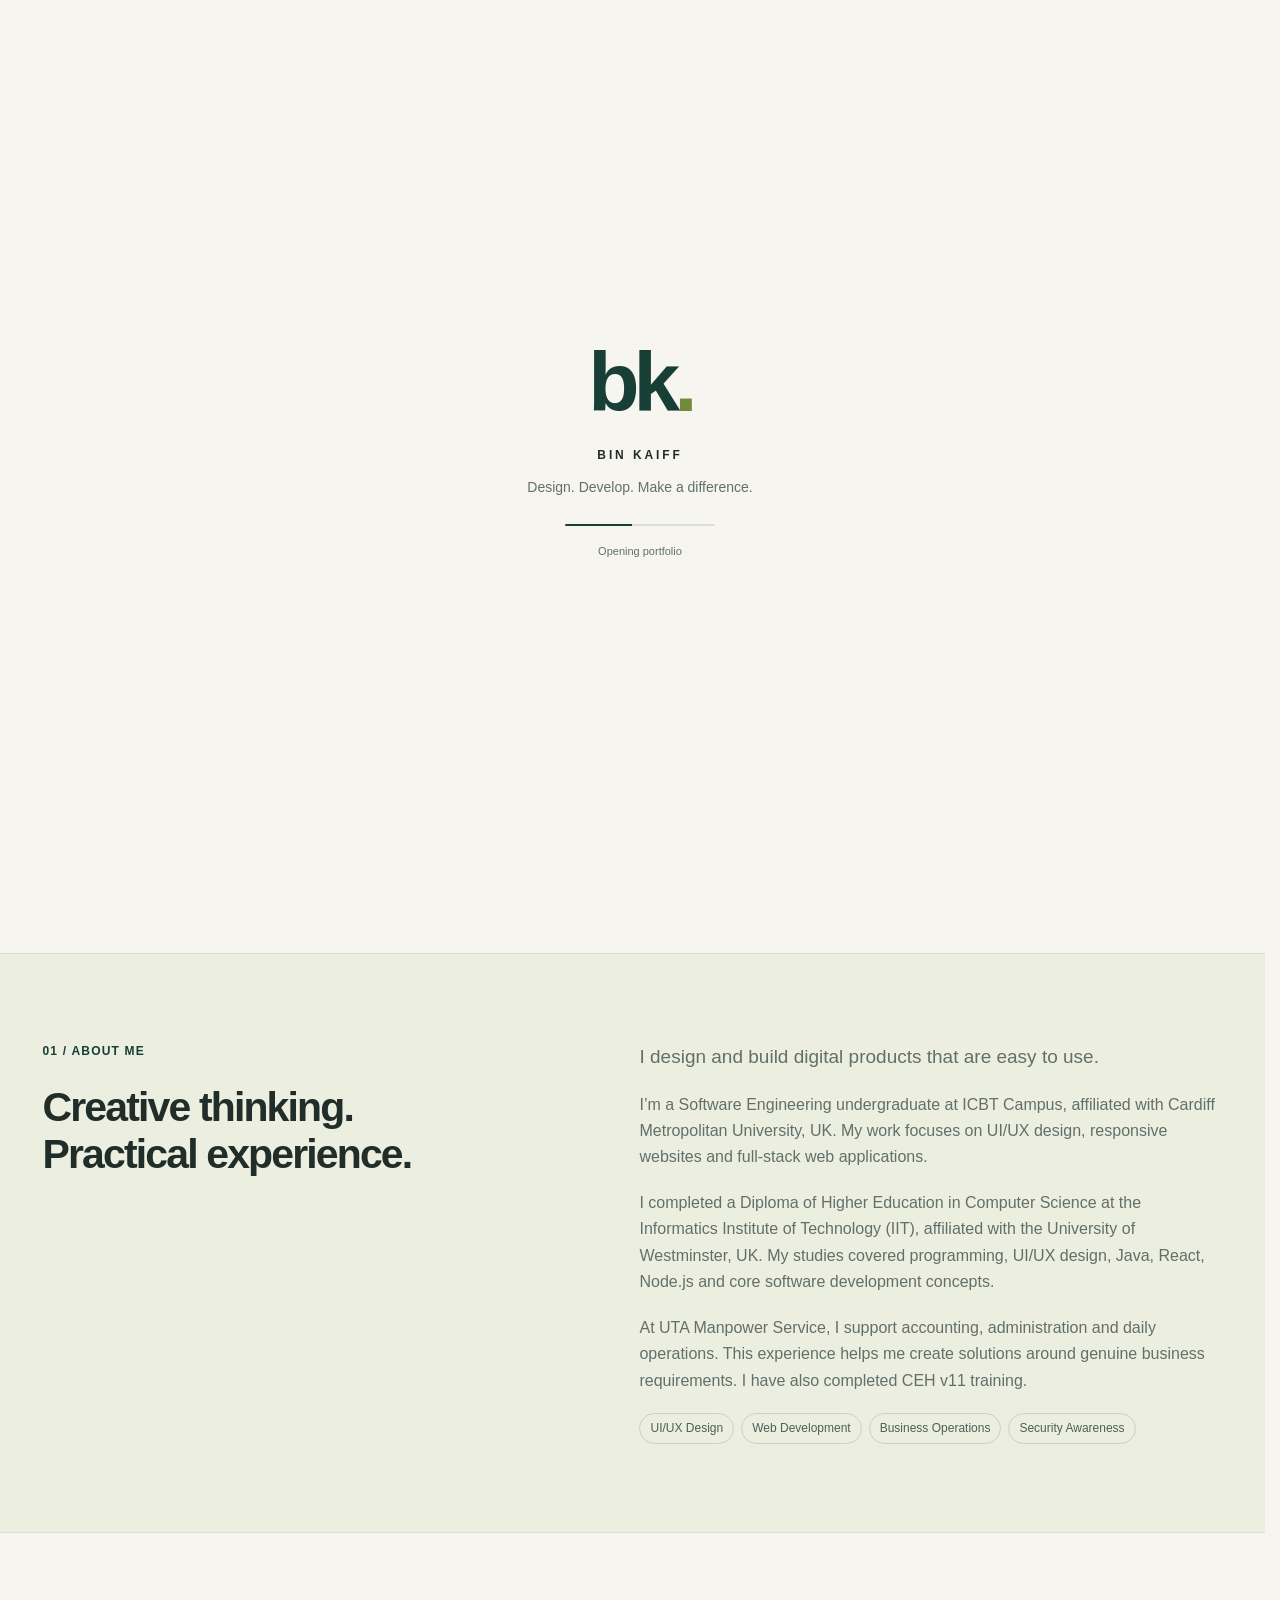
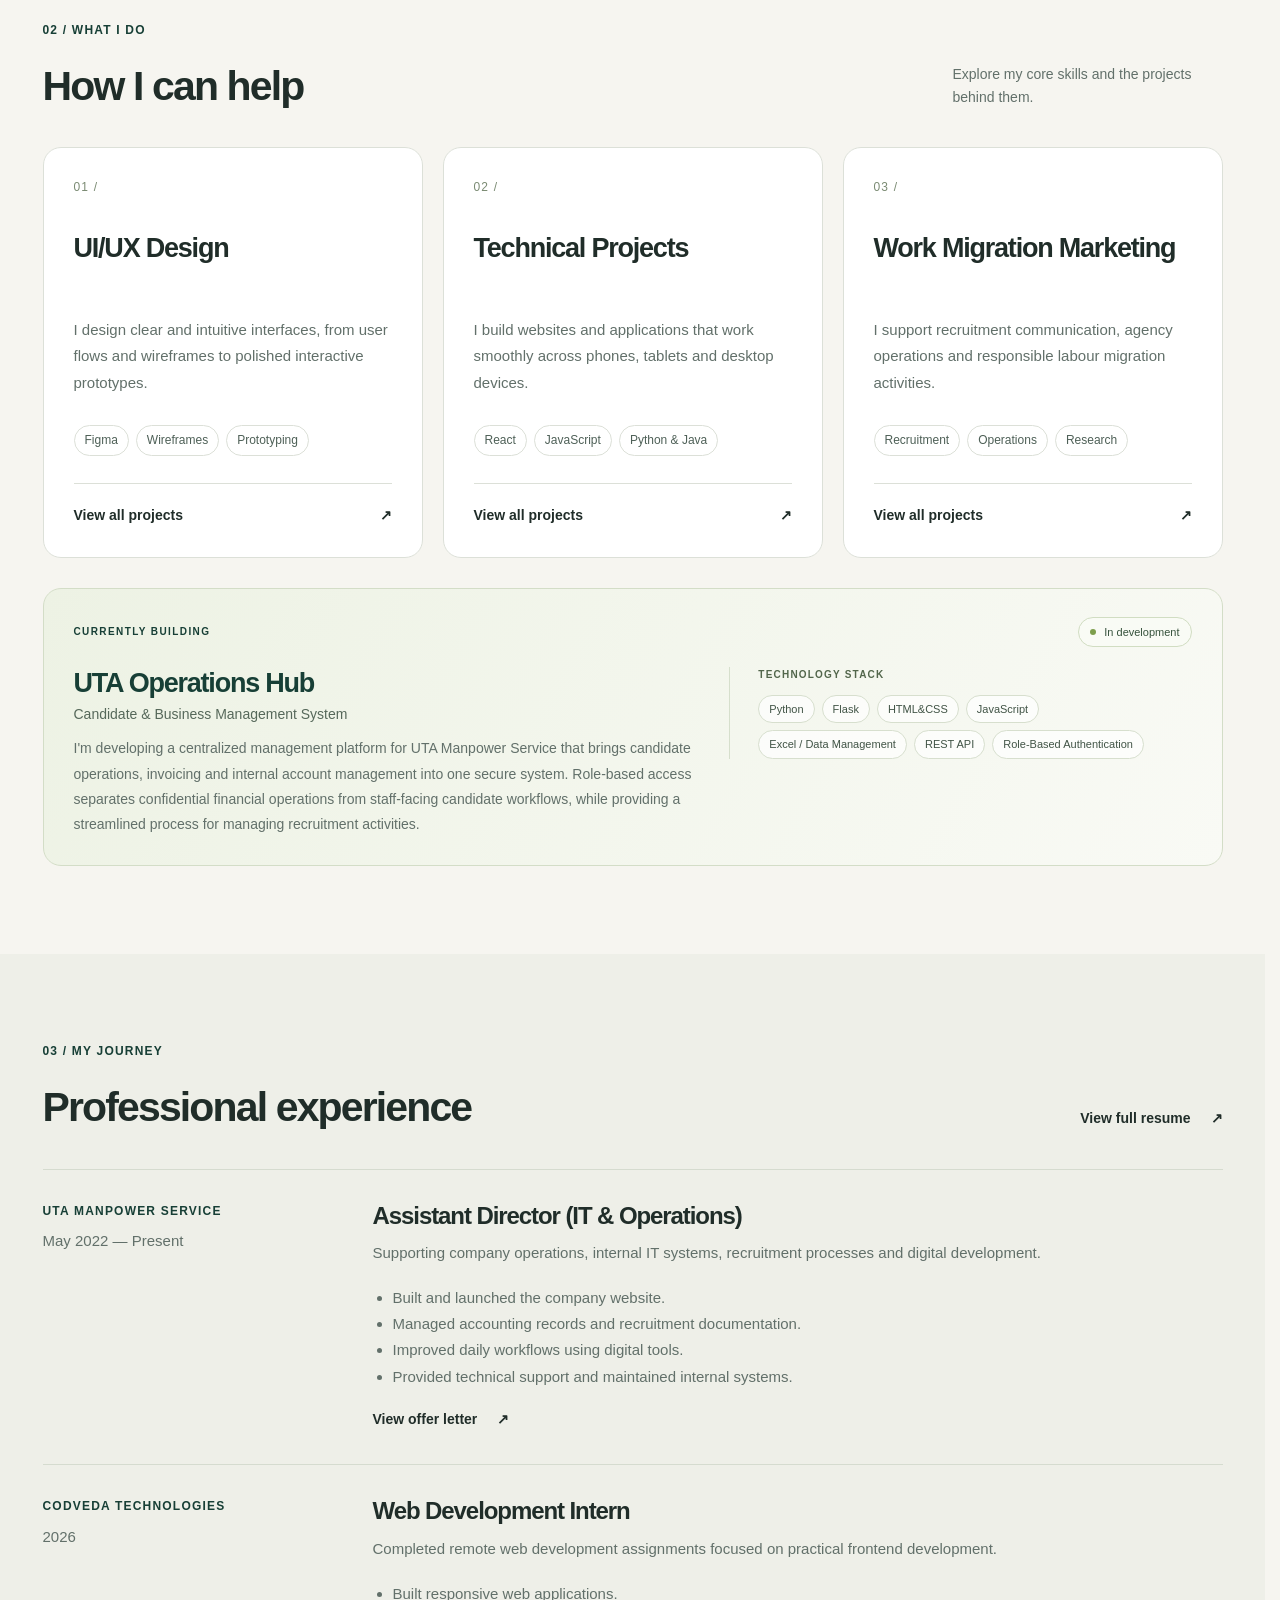
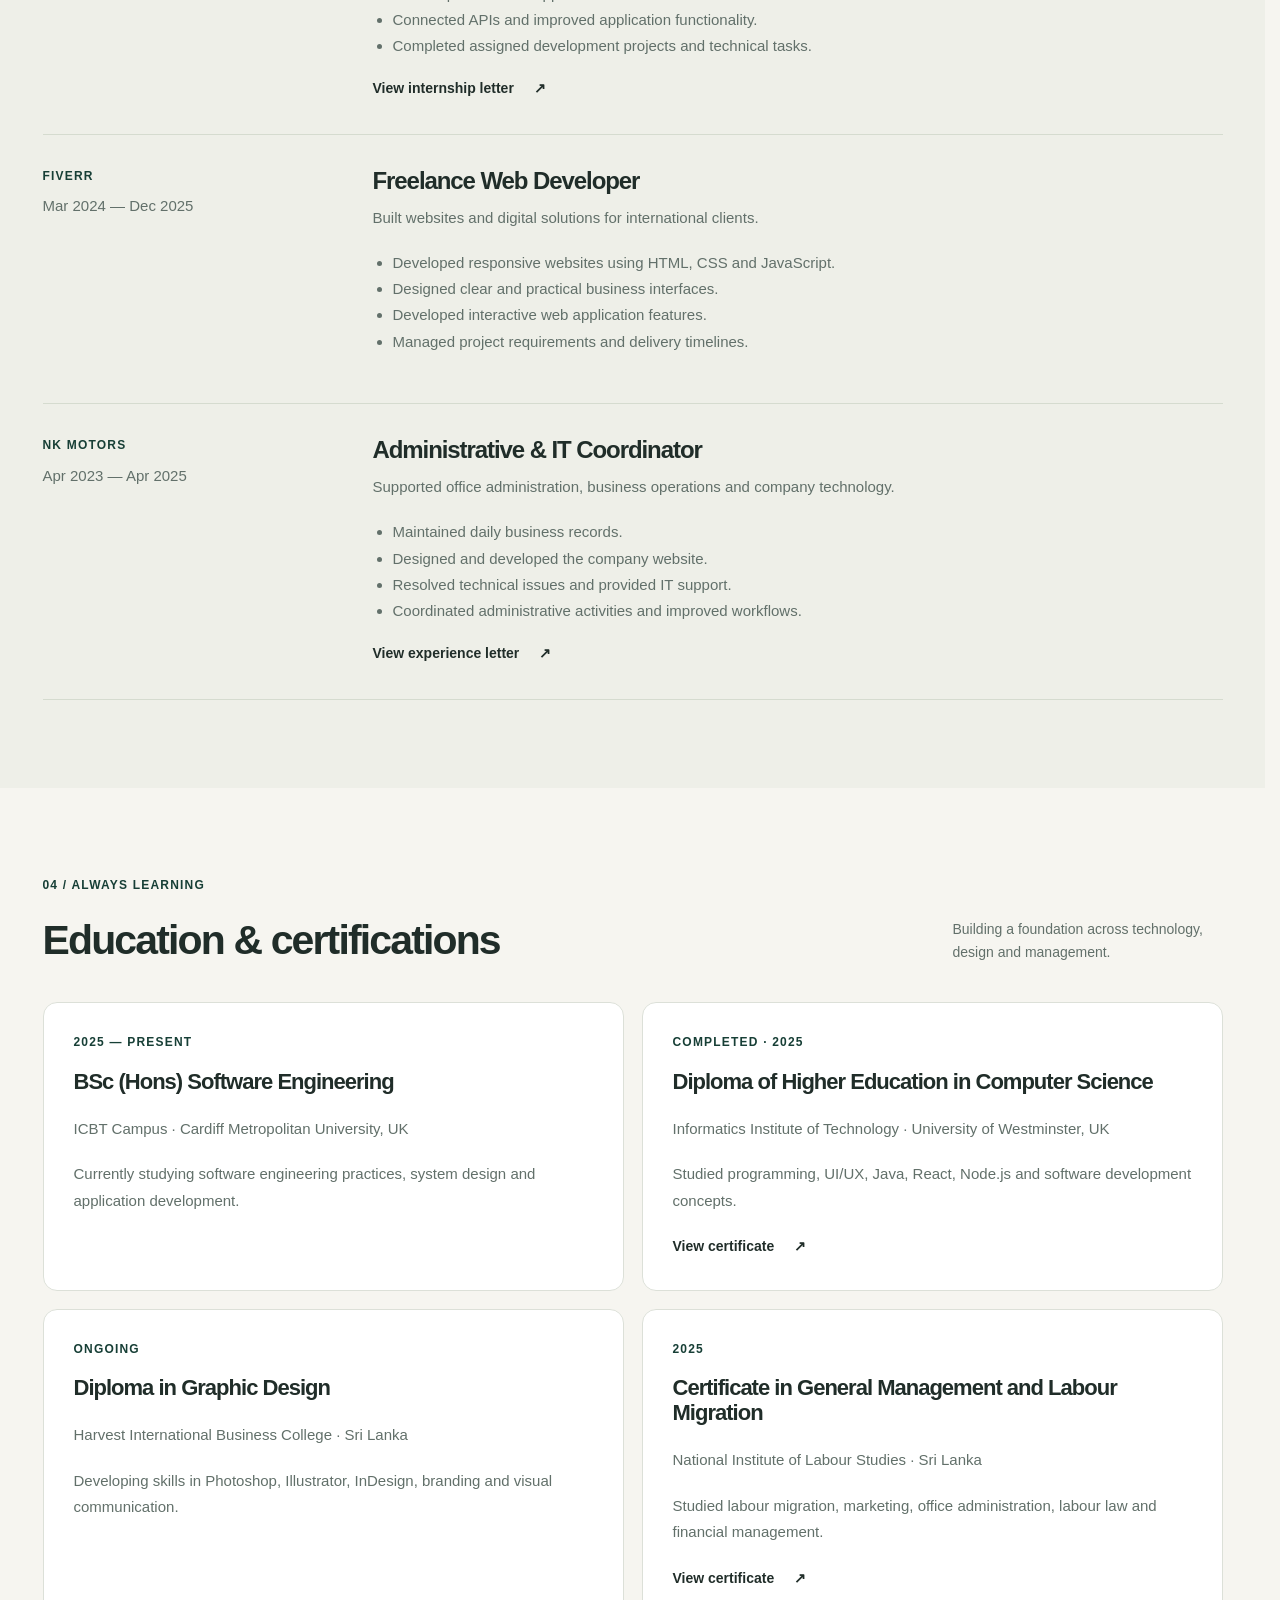
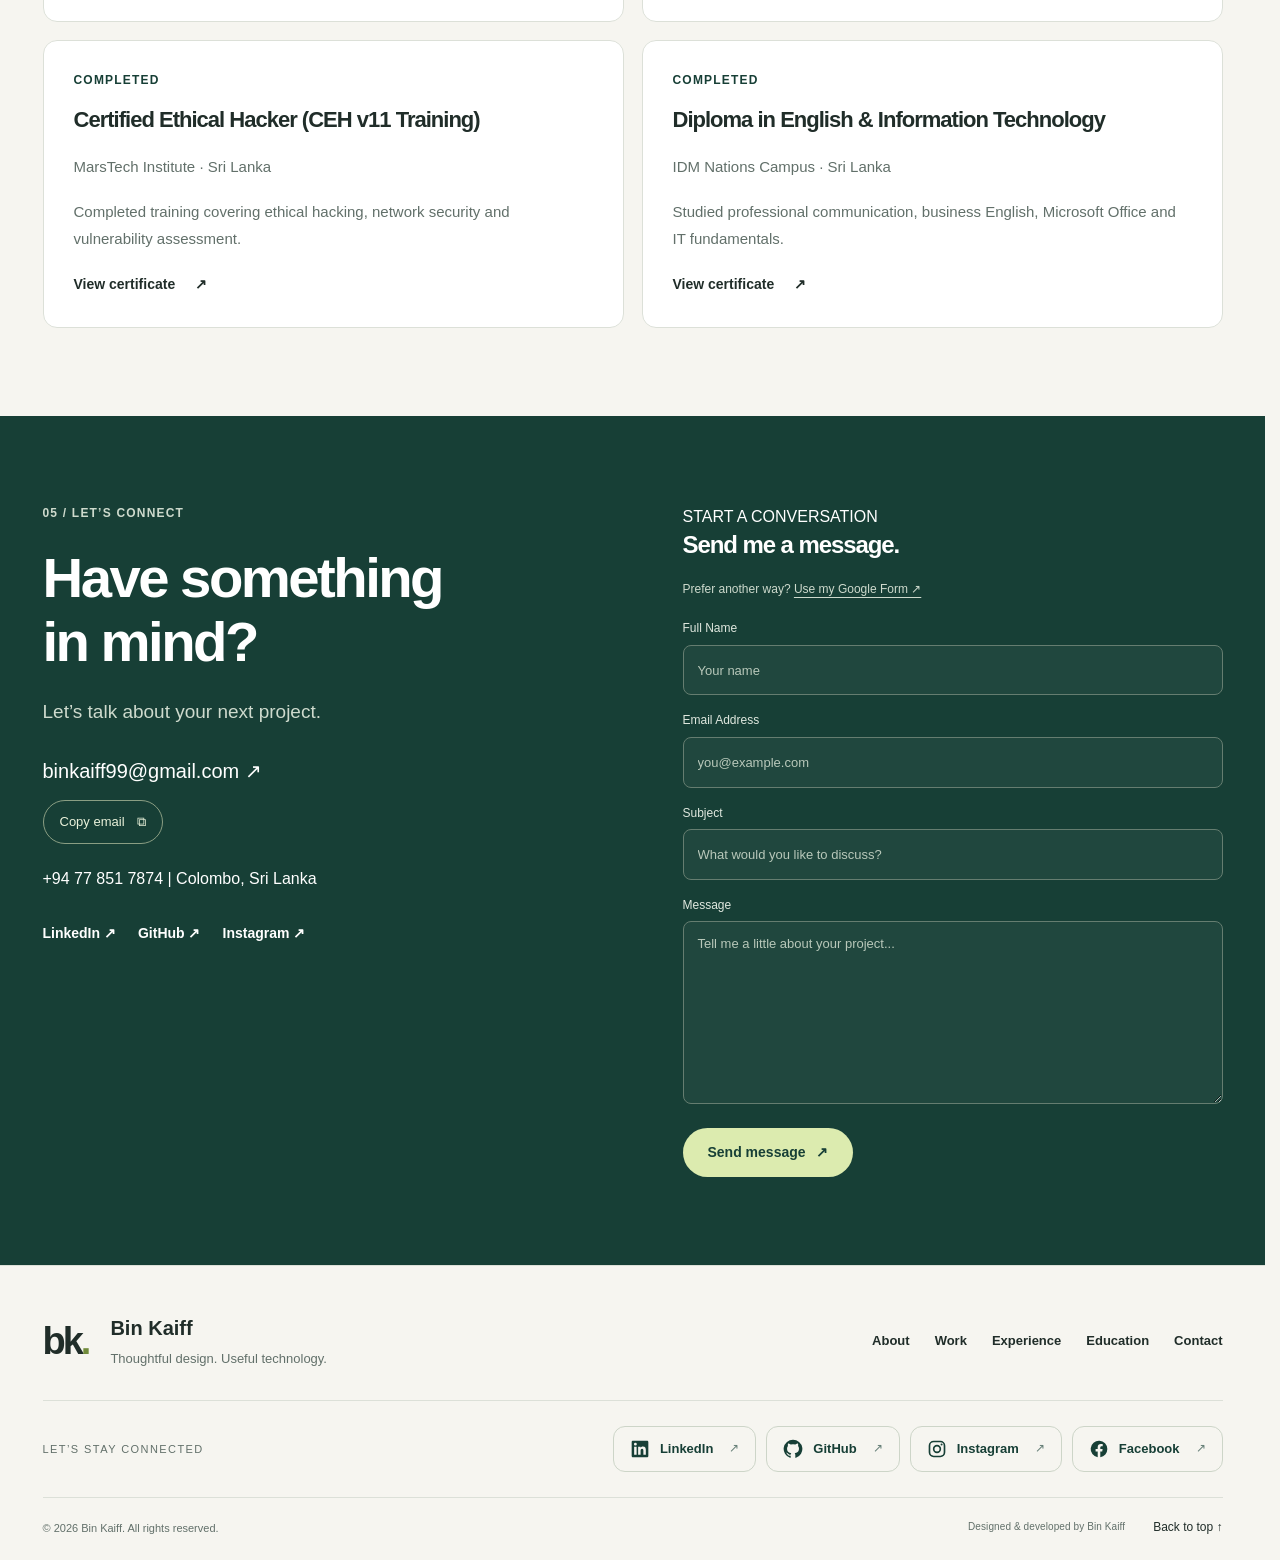
==== index.html @ 0fe1ef07 "Update portfolio" ====
<!doctype html>
<html lang="en">

<head>
    <meta charset="utf-8">

    <meta name="viewport" content="width=device-width, initial-scale=1">

    <meta name="description" content="Bin Kaiff — UI/UX design, technical projects and work migration marketing. Explore selected projects, experience and academic work.">

    <meta name="theme-color" content="#173f36">

    <title>Portfolio | Bin Kaifffff</title>

    <!-- Favicon -->
    <link rel="icon" href="images/favicon.svg" type="image/svg+xml">

    <!-- Preload hero portrait -->
    <link rel="preload" as="image" href="images/portrait.webp" type="image/webp" fetchpriority="high">

    <!-- Styles -->
    <link rel="stylesheet" href="css/style.css">

    <!-- Scripts -->
    <script src="js/main.js" defer></script>
    <script src="js/transitions.js" defer></script>
<link rel="stylesheet" href="css/motion.css"><script src="js/motion.js" defer></script><script src="js/enhancements.js" defer></script><link rel="stylesheet" href="css/projects.css"><script src="js/projects.js" defer></script><link rel="stylesheet" href="css/viewers.css"><script src="js/document-previews.js" defer></script><script src="js/viewers.js" defer></script></head>


<body>

    <div class="reading-progress" aria-hidden="true"></div><!-- =====================================================
         INTRO / LOADING SCREEN
    ====================================================== -->

    <div class="site-intro" aria-hidden="true">

        <div class="intro-content">

            <span class="intro-logo">
                bk<span>.</span>
            </span>

            <span class="intro-name">
                BIN KAIFF
            </span>

            <span class="intro-caption">
                Design. Develop. Make a difference.
            </span>

            <span class="intro-line"></span>

            <span class="intro-status">
                Opening portfolio
            </span>

        </div>

    </div>


    <!-- Skip Link -->
    <a class="skip" href="#main">
        Skip to content
    </a>


    <!-- =====================================================
         HEADER
    ====================================================== -->

    <header class="header">

        <nav class="container nav" aria-label="Main navigation">

            <!-- Brand -->
            <a class="brand" href="#home" aria-label="Bin Kaiff home">
                bk<span>.</span>
            </a>


            <!-- Mobile Menu -->
            <button class="menu-toggle" aria-expanded="false" aria-controls="nav-links">
                Menu
                <span aria-hidden="true">☰</span>
            </button>


            <!-- Navigation -->
            <div class="nav-links" id="nav-links">

                <a href="#about">
                    About
                </a>

                <a href="#what-i-do">
                    My work
                </a>

                <a href="#experience">
                    Experience
                </a>

                <a href="#education">
                    Education
                </a>

                <a class="nav-contact" href="#contact">
                    Let's talk
                    <span aria-hidden="true">↗</span>
                </a>

            </div>

        </nav>

    </header>


    <!-- =====================================================
         MAIN CONTENT
    ====================================================== -->

    <main id="main">


        <!-- =================================================
             01 — HERO
        ================================================== -->

        <section class="hero container" id="home">

            <!-- Hero Content -->
            <div class="hero-copy">

                <p class="eyebrow">

                    <span class="dot" aria-hidden="true"></span>

                    Designer · Developer · Sri Lanka dubai 

                </p>


                <h1>
                    I design and build<br>
                    complete web<br>
                    <em>experiences.</em>
                </h1>


                <p class="hero-intro">
                    I’m
                    <strong>
                        Thanzeel Abdullah Bin Kaiff
                    </strong>
                    — a software engineering undergraduate bringing
                    together product design, web development and
                    business operations.
                </p>


                <div class="actions">

                    <a class="button" href="#what-i-do">
                        Explore my work
                        <span aria-hidden="true">↗</span>
                    </a>


                    <a class="button secondary" href="BinKaiff_Resume.pdf" rel="noopener" data-document-viewer>
                        View resume
                        <span aria-hidden="true">↗</span>
                    </a>

                </div>


                <div class="hero-note">

                    <span>
                        DESIGN WITH PURPOSE
                    </span>

                    <span>
                        BUILD WITH CARE
                    </span>

                </div>

            </div>


            <!-- Hero Portrait -->
            <div class="portrait-wrap">

                <div class="portrait-top">
                    THE PERSON BEHIND THE WORK
                </div>

                <img class="portrait" src="images/portrait.webp" alt="Portrait of Thanzeel Abdullah Bin Kaiff" fetchpriority="high" width="1116" height="1301" loading="eager" decoding="sync">

                <div class="portrait-caption">

                    <div>

                        <strong>
                            Bin Kaiff
                        </strong>

                        <span>
                            Ideas into useful experiences.
                        </span>

                    </div>

                    <span class="portrait-mark" aria-hidden="true">
                        ✳
                    </span>

                </div>

            </div>

        </section>



        <!-- =================================================
             02 — ABOUT
        ================================================== -->

        <section id="about" class="section about">

            <div class="container split">


                <!-- Heading -->
                <div>

                    <p class="eyebrow">
                        01 / About me
                    </p>

                    <h2>
                        Creative thinking.<br>
                        Practical experience.
                    </h2>

                </div>


                <!-- Content -->
                <div class="about-content">

                    <p class="lead">
                        I design and build digital products
                        that are easy to use.
                    </p>

                    <p>
                        I’m a Software Engineering undergraduate at ICBT Campus, 
                        affiliated with Cardiff Metropolitan University, UK. My work focuses 
                        on UI/UX design, responsive websites and full-stack web applications.
                    </p>

                    <p>
                        I completed a Diploma of Higher Education in Computer Science at 
                        the Informatics Institute of Technology (IIT), affiliated with the University of Westminster, UK. 
                        My studies covered programming, UI/UX design, Java, React, Node.js and core software development concepts.
                    </p>

                    <p>
                        At UTA Manpower Service, I support
                        accounting, administration and daily
                        operations. This experience helps me
                        create solutions around genuine business
                        requirements. I have also completed
                        CEH v11 training.
                    </p>


                    <div class="tags">

                        <span>
                            UI/UX Design
                        </span>

                        <span>
                            Web Development
                        </span>

                        <span>
                            Business Operations
                        </span>

                        <span>
                            Security Awareness
                        </span>

                    </div>

                </div>

            </div>

        </section>



        <!-- =================================================
             03 — WHAT I DO
        ================================================== -->

        <section class="section container" id="what-i-do">

            <div class="section-heading">

                <div>

                    <p class="eyebrow">
                        02 / What I do
                    </p>

                    <h2>
                        How I can help
                    </h2>

                </div>

                <p>
                    Explore my core skills and the projects
                    behind them.
                </p>

            </div>


            <div class="skills-grid">


                <!-- UI UX -->
                <article class="skill-card">

                    <span class="number">
                        01 /
                    </span>

                    <h3>
                        UI/UX Design
                    </h3>

                    <p>
                        I design clear and intuitive interfaces,
                        from user flows and wireframes to polished
                        interactive prototypes.
                    </p>

                    <div class="tags">

                        <span>Figma</span>
                        <span>Wireframes</span>
                        <span>Prototyping</span>

                    </div>

                    <a class="text-link project-link" href="ui.html">
                        View all projects
                        <span aria-hidden="true">↗</span>
                    </a>

                </article>


                <!-- Development -->
                <article class="skill-card">

                    <span class="number">
                        02 /
                    </span>

                    <h3>
                        Technical Projects
                    </h3>

                    <p>
                        I build websites and applications that
                        work smoothly across phones, tablets and
                        desktop devices.
                    </p>

                    <div class="tags">

                        <span>React</span>
                        <span>JavaScript</span>
                        <span>Python &amp; Java</span>

                    </div>

                    <a class="text-link project-link" href="full.html">
                        View all projects
                        <span aria-hidden="true">↗</span>
                    </a>

                </article>


                <!-- Migration -->
                <article class="skill-card">

                    <span class="number">
                        03 /
                    </span>

                    <h3>
                        Work Migration Marketing
                    </h3>

                    <p>
                        I support recruitment communication,
                        agency operations and responsible labour
                        migration activities.
                    </p>

                    <div class="tags">

                        <span>Recruitment</span>
                        <span>Operations</span>
                        <span>Research</span>

                    </div>

                    <a class="text-link project-link" href="work.html">
                        View all projects
                        <span aria-hidden="true">↗</span>
                    </a>

                </article>


            </div>

            <!-- Current development preview -->
            <aside class="building-card" aria-labelledby="mentora-title">
                <div class="building-topline">
                    <p class="eyebrow">Currently building</p>
                    <span class="building-status"><span aria-hidden="true"></span>In development</span>
                </div>
                <div class="building-layout">
                    <div class="building-copy">
                        <h3 id="mentora-title">UTA Operations Hub <span>Candidate & Business Management System</span></h3>
                        <p>I'm developing a centralized management platform for UTA Manpower Service that brings candidate operations, invoicing and internal account management into one secure system. Role-based access separates confidential financial operations from staff-facing candidate workflows, while providing a streamlined process for managing recruitment activities.</p>
                    </div>
                    <div class="building-stack">
                        <p class="building-stack-label">Technology stack</p>
                        <ul class="building-technologies" aria-label="UTA Operations Hub technologies">
                            <li>Python</li><li>Flask</li><li>HTML&CSS</li><li>JavaScript</li><li>Excel / Data Management</li><li>REST API</li><li>Role-Based Authentication</li>
                        </ul>
                    </div>
                </div>
            </aside>

        </section>



        <!-- =================================================
             04 — EXPERIENCE
        ================================================== -->

        <section class="section experience-section" id="experience">

            <div class="container">


                <div class="section-heading">

                    <div>

                        <p class="eyebrow">
                            03 / My journey
                        </p>

                        <h2>
                            Professional experience
                        </h2>

                    </div>


                    <a class="text-link" href="BinKaiff_Resume.pdf" rel="noopener" data-document-viewer>
                        View full resume
                        <span aria-hidden="true">↗</span>
                    </a>

                </div>



                <div class="experience-list">


                    <!-- UTA -->
                    <article class="experience-row">

                        <div class="role-meta">

                            <span class="eyebrow">
                                UTA Manpower Service
                            </span>

                            <p>
                                May 2022 — Present
                            </p>

                        </div>


                        <div class="role-content">

                            <h3>
                                Assistant Director
                                <span>(IT &amp; Operations)</span>
                            </h3>

                            <p>
                                Supporting company operations,
                                internal IT systems, recruitment
                                processes and digital development.
                            </p>

                            <ul>
                                <li>
                                    Built and launched the
                                    company website.
                                </li>

                                <li>
                                    Managed accounting records
                                    and recruitment documentation.
                                </li>

                                <li>
                                    Improved daily workflows
                                    using digital tools.
                                </li>

                                <li>
                                    Provided technical support
                                    and maintained internal systems.
                                </li>
                            </ul>

                             <a class="text-link" href="documents/UTA.pdf" rel="noopener" data-document-viewer>
                                View offer letter
                                <span aria-hidden="true">↗</span>
                            </a>

                        </div>

                    </article>



                    <!-- Codveda -->
                    <article class="experience-row">

                        <div class="role-meta">

                            <span class="eyebrow">
                                Codveda Technologies
                            </span>

                            <p>
                                2026
                            </p>

                        </div>


                        <div class="role-content">

                            <h3>
                                Web Development Intern
                            </h3>

                            <p>
                                Completed remote web development
                                assignments focused on practical
                                frontend development.
                            </p>

                            <ul>

                                <li>
                                    Built responsive web applications.
                                </li>

                                <li>
                                    Connected APIs and improved
                                    application functionality.
                                </li>

                                <li>
                                    Completed assigned development
                                    projects and technical tasks.
                                </li>

                            </ul>


                            <a class="text-link" href="documents/codveda_letter.pdf" rel="noopener" data-document-viewer>
                                View internship letter
                                <span aria-hidden="true">↗</span>
                            </a>

                        </div>

                    </article>



                    <!-- Fiverr -->
                    <article class="experience-row">

                        <div class="role-meta">

                            <span class="eyebrow">
                                Fiverr
                            </span>

                            <p>
                                Mar 2024 — Dec 2025
                            </p>

                        </div>


                        <div class="role-content">

                            <h3>
                                Freelance Web Developer
                            </h3>

                            <p>
                                Built websites and digital solutions
                                for international clients.
                            </p>

                            <ul>

                                <li>
                                    Developed responsive websites
                                    using HTML, CSS and JavaScript.
                                </li>

                                <li>
                                    Designed clear and practical
                                    business interfaces.
                                </li>

                                <li>
                                    Developed interactive web
                                    application features.
                                </li>

                                <li>
                                    Managed project requirements
                                    and delivery timelines.
                                </li>

                            </ul>

                        </div>

                    </article>



                    <!-- NK Motors -->
                    <article class="experience-row">

                        <div class="role-meta">

                            <span class="eyebrow">
                                NK Motors
                            </span>

                            <p>
                                Apr 2023 — Apr 2025
                            </p>

                        </div>


                        <div class="role-content">

                            <h3>
                                Administrative &amp; IT Coordinator
                            </h3>

                            <p>
                                Supported office administration,
                                business operations and company
                                technology.
                            </p>

                            <ul>

                                <li>
                                    Maintained daily business records.
                                </li>

                                <li>
                                    Designed and developed
                                    the company website.
                                </li>

                                <li>
                                    Resolved technical issues
                                    and provided IT support.
                                </li>

                                <li>
                                    Coordinated administrative
                                    activities and improved workflows.
                                </li>

                            </ul>


                            <a class="text-link" href="documents/NK.pdf" rel="noopener" data-restore-scroll="" id="document-return-0" data-document-viewer>
                                View experience letter
                                <span aria-hidden="true">↗</span>
                            </a>

                        </div>

                    </article>


                </div>

            </div>

        </section>



        <!-- =================================================
             05 — EDUCATION
        ================================================== -->

        <section class="section container" id="education">

            <div class="section-heading">

                <div>

                    <p class="eyebrow">
                        04 / Always learning
                    </p>

                    <h2>
                        Education &amp; certifications
                    </h2>

                </div>

                <p>
                    Building a foundation across technology,
                    design and management.
                </p>

            </div>


            <div class="education-grid">


                <!-- Degree -->
                <article class="education-card">

                    <span class="eyebrow">
                        2025 — Present
                    </span>

                    <h3>
                        BSc (Hons) Software Engineering
                    </h3>

                    <p class="education-place">
                        ICBT Campus · Cardiff Metropolitan University, UK
                    </p>

                    <p>
                        Currently studying software engineering
                        practices, system design and application
                        development.
                    </p>

                </article>



                <!-- HND -->
                <article class="education-card">

                    <span class="eyebrow">
                        Completed · 2025
                    </span>

                    <h3>
                        Diploma of Higher Education in Computer Science
                    </h3>

                    <p class="education-place">
                        Informatics Institute of Technology ·
                        University of Westminster, UK
                    </p>

                    <p>
                        Studied programming, UI/UX,
                        Java, React, Node.js and
                        software development concepts.
                    </p>

                    <a class="text-link" href="certificates/IIT.pdf" rel="noopener" data-restore-scroll="" id="document-return-1" data-document-viewer>
                        View certificate
                        <span aria-hidden="true">↗</span>
                    </a>

                </article>



                <!-- Graphic Design -->
                <article class="education-card">

                    <span class="eyebrow">
                        Ongoing
                    </span>

                    <h3>
                        Diploma in Graphic Design
                    </h3>

                    <p class="education-place">
                        Harvest International Business College ·
                        Sri Lanka
                    </p>

                    <p>
                        Developing skills in Photoshop,
                        Illustrator, InDesign, branding and
                        visual communication.
                    </p>

                </article>



                <!-- NILS -->
                <article class="education-card">

                    <span class="eyebrow">
                        2025
                    </span>

                    <h3>
                        Certificate in General Management
                        and Labour Migration
                    </h3>

                    <p class="education-place">
                        National Institute of Labour Studies ·
                        Sri Lanka
                    </p>

                    <p>
                        Studied labour migration, marketing,
                        office administration, labour law and
                        financial management.
                    </p>

                    <a class="text-link" href="certificates/NILS Certificate.pdf" rel="noopener" data-restore-scroll="" id="document-return-2" data-document-viewer>
                        View certificate
                        <span aria-hidden="true">↗</span>
                    </a>

                </article>



                <!-- CEH -->
                <article class="education-card">

                    <span class="eyebrow">
                        Completed
                    </span>

                    <h3>
                        Certified Ethical Hacker
                        <span>(CEH v11 Training)</span>
                    </h3>

                    <p class="education-place">
                        MarsTech Institute · Sri Lanka
                    </p>

                    <p>
                        Completed training covering ethical
                        hacking, network security and
                        vulnerability assessment.
                    </p>

                    <a class="text-link" href="certificates/ethic.pdf" rel="noopener" data-restore-scroll="" id="document-return-3" data-document-viewer>
                        View certificate
                        <span aria-hidden="true">↗</span>
                    </a>

                </article>



                <!-- IDM -->
                <article class="education-card">

                    <span class="eyebrow">
                        Completed
                    </span>

                    <h3>
                        Diploma in English &amp;
                        Information Technology
                    </h3>

                    <p class="education-place">
                        IDM Nations Campus · Sri Lanka
                    </p>

                    <p>
                        Studied professional communication,
                        business English, Microsoft Office
                        and IT fundamentals.
                    </p>

                    <a class="text-link" href="certificates/IDM Certificate.pdf" id="document-return-4" data-document-viewer>
                        View certificate
                        <span aria-hidden="true">↗</span>
                    </a>

                </article>


            </div>

        </section>



        <!-- =================================================
             06 — CONTACT
        ================================================== -->

        <section class="section contact-section" id="contact">

            <div class="container contact-grid">


                <!-- Contact Introduction -->
                <div class="contact-info">

                    <p class="eyebrow">
                        05 / Let’s connect
                    </p>

                    <h2>
                        Have something<br>
                        in mind?
                    </h2>

                    <p class="lead">
                        Let’s talk about your next project.
                    </p>


                    <a class="contact-email" href="mailto:binkaiff99@gmail.com">
                        binkaiff99@gmail.com
                        <span aria-hidden="true">↗</span>
                    </a>


                    <div class="email-copy"><button type="button" class="copy-email" data-email="binkaiff99@gmail.com">Copy email <span aria-hidden="true">⧉</span></button><span class="copy-status" role="status" aria-live="polite"></span></div><div class="contact-details">

                        <a href="tel:+94778517874">
                            +94 77 851 7874 |
                        </a>

                        <span>
                            Colombo, Sri Lanka
                        </span>

                    </div>


                    <div class="socials">

                        <a class="text-link" href="https://www.linkedin.com/in/binkaiff/" target="_blank" rel="noopener noreferrer">
                            LinkedIn ↗
                        </a>

                        <a class="text-link" href="https://github.com/binkaiff" target="_blank" rel="noopener noreferrer">
                            GitHub ↗
                        </a>

                        <a class="text-link" href="https://www.instagram.com/bin_kaiff" target="_blank" rel="noopener noreferrer">
                            Instagram ↗
                        </a>

                    </div>

                </div>



                <!-- Contact Form -->
                <div class="contact-form">

                    <div class="contact-form-heading">

                        <span>
                            START A CONVERSATION
                        </span>

                        <h3>
                            Send me a message.
                        </h3>

                    </div>

                    <p class="alternative-contact">

                        Prefer another way?

                        <a href="https://docs.google.com/forms/d/e/1FAIpQLSdWVdIU3KRVtmoVq7XTM1AZqHZ7S2x2kbQmnVuIq9FkD-OtDg/viewform?usp=publish-editor" target="_blank" rel="noopener noreferrer">
                            Use my Google Form ↗
                        </a>

                    </p>


                    <form id="contactForm" action="https://formspree.io/f/xqedbylq" method="POST">

                        <!-- Spam Protection -->
                        <input type="text" name="_gotcha" hidden tabindex="-1" autocomplete="off">


                        <!-- Email Subject -->
                        <input type="hidden" name="_subject" value="New Portfolio Contact Form Submission">


                        <div class="form-group">

                            <label for="fullname">
                                Full Name
                            </label>

                            <input type="text" id="fullname" name="Full Name" placeholder="Your name" required autocomplete="name">

                        </div>


                        <div class="form-group">

                            <label for="email">
                                Email Address
                            </label>

                            <input type="email" id="email" name="Email" placeholder="you@example.com" required autocomplete="email">

                        </div>


                        <div class="form-group">

                            <label for="subject">
                                Subject
                            </label>

                            <input type="text" id="subject" name="Subject" placeholder="What would you like to discuss?" required>

                        </div>


                        <div class="form-group">

                            <label for="message">
                                Message
                            </label>

                            <textarea id="message" name="Message" rows="6" placeholder="Tell me a little about your project..." required></textarea>

                        </div>


                        <button type="submit" class="btn" id="submitBtn">
                            Send message
                            <span aria-hidden="true">↗</span>
                        </button>


                        <div id="form-status" role="status" aria-live="polite"></div>

                    </form>


                    

                </div>

            </div>

        </section>


    </main>



    <!-- =====================================================
         FOOTER
    ====================================================== -->

    <footer class="site-footer">

        <div class="container">


            <!-- Footer Top -->
            <div class="footer-main">


                <!-- Identity -->
                <div class="footer-identity">

                    <a class="brand" href="#home" aria-label="Bin Kaiff home">
                        bk<span>.</span>
                    </a>


                    <div>

                        <strong>
                            Bin Kaiff
                        </strong>

                        <p>
                            Thoughtful design.
                            Useful technology.
                        </p>

                    </div>

                </div>



                



                <!-- Footer Navigation -->
                <nav class="footer-nav" aria-label="Footer navigation">

                    <a href="#about">
                        About
                    </a>

                    <a href="#what-i-do">
                        Work
                    </a>

                    <a href="#experience">
                        Experience
                    </a>

                    <a href="#education">
                        Education
                    </a>

                    <a href="#contact">
                        Contact
                    </a>

                </nav>

            </div>



            <!-- Footer Social Section -->
            <div class="footer-connect">

                <p class="footer-label">
                    LET’S STAY CONNECTED
                </p>


                <nav class="footer-socials" aria-label="Social media">


                    <!-- LinkedIn -->
                    <a class="footer-social" href="https://www.linkedin.com/in/binkaiff/" target="_blank" rel="noopener noreferrer" aria-label="LinkedIn">

                        <svg width="20" height="20" viewbox="0 0 24 24" fill="currentColor" aria-hidden="true">
                            <path d="M20.45 2H3.55C2.69 2 2 2.68 2 3.52v16.96c0 .84.69 1.52 1.55 1.52h16.9c.86 0 1.55-.68 1.55-1.52V3.52c0-.84-.69-1.52-1.55-1.52zM7.93 18.75H4.98V9.2h2.95v9.55zM6.46 7.9a1.71 1.71 0 1 1 0-3.42 1.71 1.71 0 0 1 0 3.42zM19 18.75h-2.95v-4.64c0-1.1-.02-2.53-1.54-2.53-1.55 0-1.79 1.21-1.79 2.45v4.72H9.77V9.2h2.83v1.3h.04c.4-.75 1.36-1.54 2.8-1.54 3 0 3.56 1.97 3.56 4.53v5.26z"></path>
                        </svg>

                        <span>
                            LinkedIn
                        </span>

                        <span class="social-arrow" aria-hidden="true">
                            ↗
                        </span>

                    </a>



                    <!-- GitHub -->
                    <a class="footer-social" href="https://github.com/binkaiff" target="_blank" rel="noopener noreferrer" aria-label="GitHub">

                        <svg width="20" height="20" viewbox="0 0 24 24" fill="currentColor" aria-hidden="true">
                            <path d="M12 .8a11.2 11.2 0 0 0-3.54 21.83c.56.1.76-.24.76-.54v-2.08c-3.12.68-3.78-1.32-3.78-1.32-.51-1.29-1.24-1.63-1.24-1.63-1.02-.7.08-.69.08-.69 1.13.08 1.72 1.16 1.72 1.16 1 1.71 2.62 1.22 3.26.94.1-.72.39-1.22.71-1.5-2.49-.28-5.1-1.24-5.1-5.54 0-1.22.44-2.22 1.15-3-.12-.28-.5-1.42.11-2.95 0 0 .94-.3 3.08 1.15a10.7 10.7 0 0 1 5.61 0c2.14-1.45 3.08-1.15 3.08-1.15.61 1.53.23 2.67.11 2.95.72.78 1.15 1.78 1.15 3 0 4.31-2.62 5.26-5.12 5.54.4.35.76 1.03.76 2.08v3.04c0 .3.2.65.77.54A11.2 11.2 0 0 0 12 .8z"></path>
                        </svg>

                        <span>
                            GitHub
                        </span>

                        <span class="social-arrow" aria-hidden="true">
                            ↗
                        </span>

                    </a>



                    <!-- Instagram -->
                    <a class="footer-social" href="https://www.instagram.com/bin_kaiff" target="_blank" rel="noopener noreferrer" aria-label="Instagram">

                        <svg width="20" height="20" viewbox="0 0 24 24" fill="currentColor" aria-hidden="true">
                            <rect x="3" y="3" width="18" height="18" rx="5" fill="none" stroke="currentColor" stroke-width="2"></rect>

                            <circle cx="12" cy="12" r="4" fill="none" stroke="currentColor" stroke-width="2"></circle>

                            <circle cx="17.5" cy="6.5" r="1.2"></circle>
                        </svg>

                        <span>
                            Instagram
                        </span>

                        <span class="social-arrow" aria-hidden="true">
                            ↗
                        </span>

                    </a>



                    <!-- Facebook -->
                    <a class="footer-social" href="https://www.facebook.com/share/1F5GfMRYYk/?mibextid=wwXIfr" target="_blank" rel="noopener noreferrer" aria-label="Facebook">

                        <svg width="20" height="20" viewbox="0 0 24 24" fill="currentColor" aria-hidden="true">
                            <path d="M22 12a10 10 0 1 0-11.56 9.88v-6.99H7.9V12h2.54V9.8c0-2.5 1.49-3.89 3.77-3.89 1.09 0 2.23.2 2.23.2v2.45h-1.26c-1.24 0-1.62.77-1.62 1.56V12h2.77l-.44 2.89h-2.33v6.99A10 10 0 0 0 22 12z"></path>
                        </svg>

                        <span>
                            Facebook
                        </span>

                        <span class="social-arrow" aria-hidden="true">
                            ↗
                        </span>

                    </a>

                </nav>

            </div>



            <!-- Footer Bottom -->
            <div class="footer-bottom">

                <p>
                    ©
                    <span data-year>2026</span>
                    Bin Kaiff.
                    All rights reserved.
                </p>


                <div class="footer-bottom-right">

                    <span>
                        Designed &amp; developed by Bin Kaiff
                    </span>

                    <a href="#home">
                        Back to top
                        <span aria-hidden="true">↑</span>
                    </a>

                </div>

            </div>

        </div>

    </footer>


</body>
</html>
---- css/style.css ----
/* Shared design system. Edit these variables to change the whole portfolio. */
:root{--paper:#f6f5f0;--white:#fff;--ink:#202d29;--muted:#62706a;--green:#173f36;--lime:#dcebaf;--line:#dce0d8;--radius:18px;--width:1180px}*{box-sizing:border-box}html{scroll-behavior:smooth;scroll-padding-top:105px}body{margin:0;background:var(--paper);color:var(--ink);font-family:Inter,-apple-system,BlinkMacSystemFont,"Segoe UI",sans-serif;font-size:16px;line-height:1.65}a{color:inherit;text-decoration:none}button,input,textarea{font:inherit}button,a,input,textarea{-webkit-tap-highlight-color:transparent}a,button{touch-action:manipulation}a:focus-visible,button:focus-visible,input:focus-visible,textarea:focus-visible{outline:3px solid #6b8839;outline-offset:5px}img{display:block;max-width:100%}p{margin:0 0 1.2rem;color:var(--muted)}h1,h2,h3{font-weight:550;letter-spacing:-.045em;line-height:1.14;margin:0 0 22px}h1{font-size:clamp(42px,5.4vw,72px)}h2{font-size:clamp(30px,3.2vw,44px)}h3{font-size:24px}em{font-family:Georgia,serif;font-weight:400}strong{color:var(--ink)}.container{width:min(var(--width),calc(100% - 80px));margin-inline:auto}.header{position:sticky;top:0;background:rgba(246,245,240,.97);border-bottom:1px solid var(--line);z-index:20}.nav{min-height:88px;display:flex;align-items:center;justify-content:space-between;gap:24px}.brand{font-size:38px;font-weight:750;letter-spacing:-3px;line-height:1}.brand span{color:#718b3b}.nav-links{display:flex;align-items:center;gap:32px;font-size:14px;font-weight:550}.nav-links a:hover,.text-link:hover{color:#617b37}.nav-contact{background:var(--green);color:white;padding:11px 20px;border-radius:100px}.nav-links .nav-contact:hover{background:#28574b;color:white}.menu-toggle{display:none}.skip{position:fixed;top:-70px;left:20px;background:var(--green);color:white;padding:10px 20px;z-index:100}.skip:focus{top:10px}.eyebrow{font-size:11px;font-weight:650;letter-spacing:.15em;text-transform:uppercase;color:var(--green);margin-bottom:22px;display:block}.dot{width:7px;height:7px;border-radius:50%;background:#829f46;display:inline-block;margin-right:8px}.hero{display:grid;grid-template-columns:1.3fr 1fr;gap:72px;align-items:center;padding-block:72px 80px}.hero h1{letter-spacing:-.055em}.hero h1 em{color:var(--green)}.hero-intro{font-size:17px;max-width:540px;margin-top:28px}.actions{display:flex;flex-wrap:wrap;gap:12px;margin-top:30px}.button{display:inline-flex;align-items:center;justify-content:center;gap:22px;background:var(--green);color:white;border:1px solid var(--green);border-radius:100px;padding:13px 24px;font-size:14px;font-weight:600;transition:background .2s,transform .2s}.button:hover{background:#2d594d;transform:translateY(-2px)}.button.secondary{color:var(--green);background:transparent;border-color:#bec8be}.button.secondary:hover{background:#e8ecdf}.hero-note{display:flex;gap:26px;border-top:1px solid var(--line);padding-top:23px;margin-top:42px;font-size:9px;letter-spacing:.16em;color:var(--muted)}.portrait-wrap{background:#e6e9dc;padding:14px;border-radius:140px 140px 20px 20px;position:relative}.portrait-top{font-size:8px;letter-spacing:.08em;display:flex;justify-content:center;gap:15px;padding:19px 30px;color:var(--green)}.portrait{width:100%;height:410px;object-fit:cover;object-position:center 30%;border-radius:125px 125px 10px 10px}.portrait-caption{display:flex;justify-content:space-between;align-items:center;padding:20px 12px 6px}.portrait-caption strong{font-size:21px}.portrait-caption div span{display:block;font-size:12px;color:var(--muted)}.portrait-mark{font-size:44px;line-height:1;color:var(--green)}.section{padding-block:88px}.about{background:#eceedf;border-block:1px solid #dce0d0}.split{display:grid;grid-template-columns:1fr 1.15fr;gap:90px}.lead{font-size:19px;line-height:1.6;max-width:670px}.tags{display:flex;flex-wrap:wrap;gap:7px}.tags span{font-size:11px;line-height:1.4;border:1px solid var(--line);padding:6px 10px;border-radius:100px;color:#4e6057}.about .tags span{border-color:#cbd3be}.section-heading{display:flex;justify-content:space-between;align-items:end;gap:60px;margin-bottom:38px}.section-heading h2{margin-bottom:0;max-width:650px}.section-heading>p{max-width:270px;font-size:14px;margin:0}.skills-grid{display:grid;grid-template-columns:repeat(3,1fr);gap:20px}.skill-card{display:flex;flex-direction:column;background:var(--white);border:1px solid var(--line);border-radius:var(--radius);padding:30px;transition:transform .2s,border-color .2s}.skill-card:hover{transform:translateY(-4px);border-color:#a2b592}.number{font-size:12px;letter-spacing:.1em;color:#7a8a72;margin-bottom:35px}.skill-card h3{font-size:27px;min-height:62px}.skill-card p{font-size:14px}.skill-card .tags{margin-top:auto;padding-top:10px}.text-link{display:inline-flex;align-items:center;gap:20px;font-size:13px;font-weight:600}.skill-card>.text-link{border-top:1px solid var(--line);margin-top:27px;padding-top:20px;justify-content:space-between}.experience-section{background:#eeefe8}.experience-row{display:grid;grid-template-columns:280px 1fr;gap:50px;border-top:1px solid #d5dbcf;padding:32px 0}.experience-row:last-child{border-bottom:1px solid #d5dbcf}.role-meta .eyebrow{margin-bottom:8px}.role-meta p{font-size:13px}.experience-row h3{margin-bottom:12px}.experience-row ul{padding-left:20px;margin:0 0 16px;color:var(--muted);font-size:14px}.experience-row>div>p{font-size:15px}.education-grid{display:grid;grid-template-columns:repeat(2,1fr);gap:18px}.education-card{padding:30px;background:white;border:1px solid var(--line);border-radius:14px}.education-card h3{font-size:22px}.education-card p{font-size:14px}.education-card .eyebrow{margin-bottom:16px}.contact-section{background:var(--green);color:#fff}.contact-grid{display:grid;grid-template-columns:1fr 1fr;gap:100px}.contact-section p,.contact-section .eyebrow{color:#cedacd}.contact-section h2{font-size:clamp(40px,4.4vw,60px)}.contact-email{display:block;font-size:20px;margin:28px 0 12px;overflow-wrap:anywhere}.contact-section .socials{display:flex;gap:22px;flex-wrap:wrap;margin-top:30px}.contact-section .text-link:hover{color:var(--lime)}.form-group{margin-bottom:16px}.form-group label{display:block;font-size:12px;margin-bottom:6px;color:#e0e8df}.form-group input,.form-group textarea{width:100%;padding:11px 14px;border:1px solid #657d70;border-radius:8px;background:#ffffff0a;color:white;resize:vertical}.form-group input::placeholder,.form-group textarea::placeholder{color:#b8c8ba;font-size:13px}.contact-form button{background:var(--lime);color:var(--green);padding:13px 25px;border:0;border-radius:100px;cursor:pointer;font-size:14px;font-weight:600}.contact-form button:disabled{opacity:.6;cursor:wait}#form-status{font-size:14px;margin-top:15px}#form-status:empty{display:none}.footer{padding-block:32px;display:flex;align-items:center;justify-content:space-between;gap:25px}.footer p{margin:0;font-size:11px}.footer>div{display:flex;gap:20px}.footer .text-link{font-size:11px}.page-intro{padding:44px 0 40px}.breadcrumb{font-size:12px;color:var(--muted);display:inline-block;margin-bottom:45px}.breadcrumb:hover{text-decoration:underline}.page-intro .eyebrow{margin-bottom:16px}.page-intro h1{font-size:clamp(44px,6vw,76px)}.page-intro h1 span{color:#83994e}.page-intro .lead{max-width:630px;font-size:18px}.project-tabs{display:flex;flex-wrap:wrap;gap:10px;padding-bottom:32px}.project-tabs a{font-size:12px;border:1px solid var(--line);border-radius:100px;padding:9px 17px;transition:background .2s}.project-tabs a[aria-current],.project-tabs a:hover{background:var(--green);border-color:var(--green);color:#fff}.projects-grid{display:grid;grid-template-columns:repeat(2,minmax(0,1fr));gap:28px}.project-card{border:1px solid var(--line);border-radius:var(--radius);overflow:hidden;background:white;display:flex;flex-direction:column;transition:box-shadow .25s,transform .25s}.project-card:hover{transform:translateY(-4px);box-shadow:0 14px 36px #173f3610}.project-image{aspect-ratio:16/10;background:#e8eadf;position:relative;display:flex;padding:30px;align-items:center;justify-content:center;border-bottom:1px solid var(--line);overflow:hidden}.project-card:nth-child(2) .project-image{background:#e5e9ec}.project-card:nth-child(3) .project-image{background:#ece6df}.project-card:nth-child(4) .project-image{background:#e4e9e4}.project-image img{width:100%;height:100%;object-fit:contain;border-radius:6px;transition:transform .35s}.project-card:hover .project-image img{transform:scale(1.025)}.image-index{position:absolute;top:13px;left:15px;font-size:10px;letter-spacing:.1em;color:var(--muted)}.project-body{padding:27px 30px 24px;display:flex;flex-direction:column;flex:1}.project-body h2{font-size:27px;margin-bottom:14px}.project-body .eyebrow{font-size:10px;margin-bottom:10px}.project-body>p:not(.eyebrow){font-size:14px;line-height:1.7}.project-body .tags{margin-top:auto}.project-actions{display:flex;gap:25px;border-top:1px solid var(--line);margin-top:23px;padding-top:20px;flex-wrap:wrap}.project-actions a:first-child{color:var(--green)}.cta-band{margin:65px 0;padding:40px;background:#e8eddc;border:1px solid #d6dfc7;border-radius:var(--radius);display:flex;align-items:center;justify-content:space-between;gap:35px}.cta-band h2{font-size:30px;margin-bottom:10px}.cta-band .eyebrow{margin-bottom:13px}.cta-band p{font-size:14px;margin-bottom:0}.cta-band .button{flex-shrink:0}.document-grid{display:grid;grid-template-columns:repeat(3,1fr);gap:20px}.document-card{display:flex;flex-direction:column;background:white;padding:28px;border:1px solid var(--line);border-radius:var(--radius)}.document-icon{display:flex;justify-content:space-between;border-bottom:1px solid var(--line);padding-bottom:30px;margin-bottom:30px;font-size:26px;color:var(--green);font-weight:650;letter-spacing:-.04em}.document-icon span{font-size:12px;font-weight:400;letter-spacing:.1em}.document-card h2{font-size:27px}.document-card p{font-size:14px}.document-card .eyebrow{font-size:10px}.document-card>.text-link{margin-top:auto;padding-top:20px}
@media(min-width:1500px){.hero{padding-block:90px}.portrait{height:460px}}@media(max-width:1000px){.container{width:calc(100% - 48px)}.nav-links{gap:20px}.hero{gap:35px}.portrait{height:370px}.hero-note{gap:14px;letter-spacing:.08em}.skill-card{padding:24px}.skill-card h3{font-size:24px}.split{gap:40px}.contact-grid{gap:50px}.experience-row{grid-template-columns:220px 1fr;gap:30px}.document-grid{gap:14px}.document-card{padding:22px}}@media(max-width:760px){html{scroll-padding-top:85px}.container{width:calc(100% - 36px)}.nav{min-height:74px}.brand{font-size:34px}.menu-toggle{display:flex;gap:16px;align-items:center;background:transparent;border:1px solid var(--line);border-radius:100px;padding:8px 15px;font-size:13px;cursor:pointer}.nav-links{display:none;position:absolute;left:0;right:0;top:74px;flex-direction:column;align-items:stretch;gap:0;background:var(--paper);padding:14px 24px 24px;border-bottom:1px solid var(--line);box-shadow:0 12px 20px #173f3610}.nav-links.open{display:flex}.nav-links>a{padding:12px}.nav-contact{margin-top:8px;text-align:center}.hero{grid-template-columns:1fr;padding-block:42px 50px;gap:35px}.hero h1{font-size:clamp(42px,8.8vw,65px)}.hero-intro{font-size:16px}.hero-note{margin-top:28px}.portrait-wrap{max-width:440px;width:100%;justify-self:center}.portrait{height:360px}.section{padding-block:56px}.split,.contact-grid{grid-template-columns:1fr;gap:25px}.section-heading{display:block;margin-bottom:28px}.section-heading>p,.section-heading>.text-link{margin-top:20px;max-width:100%}.skills-grid,.education-grid,.document-grid{grid-template-columns:1fr}.skill-card h3{min-height:0}.skill-card .number{margin-bottom:22px}.skill-card p{max-width:470px}.skill-card{padding:26px}.experience-row{grid-template-columns:1fr;gap:8px;padding-block:27px}.experience-row h3{font-size:23px}.role-meta p{margin-bottom:8px}.education-card{padding:25px}.contact-grid{gap:36px}.footer{flex-wrap:wrap;padding-block:28px}.footer p{order:3;width:100%}.page-intro{padding-top:27px;padding-bottom:22px}.breadcrumb{margin-bottom:33px}.page-intro h1{font-size:43px}.page-intro .lead{font-size:16px}.project-tabs{gap:7px;padding-bottom:25px}.project-tabs a{font-size:11px;padding:8px 12px}.projects-grid{grid-template-columns:1fr;gap:24px}.project-image{padding:25px}.project-body{padding:24px}.project-body h2{font-size:25px}.cta-band{margin-block:40px;padding:28px;flex-direction:column;align-items:flex-start;gap:25px}.cta-band h2{font-size:27px}.document-card{padding:26px}}@media(prefers-reduced-motion:reduce){html{scroll-behavior:auto}*,*::before,*::after{transition:none!important;animation:none!important}}
.alternative-contact{font-size:12px}.alternative-contact a{text-decoration:underline;text-underline-offset:4px}
/* Readability and page navigation refinements. */
.skill-card p,.project-body>p:not(.eyebrow),.education-card p,.document-card p,.experience-row ul{font-size:15px;line-height:1.75}
.tags span{font-size:12px}.eyebrow,.project-body .eyebrow,.document-card .eyebrow{font-size:12px;letter-spacing:.1em}
.text-link{font-size:14px}.page-return{display:flex;justify-content:center;padding:0 0 56px}.page-return .button{min-height:48px}
.project-body p{max-width:58ch}.about p{max-width:65ch}
@media(max-width:760px){.page-return{padding-bottom:40px}.project-tabs a{font-size:12px}.hero-intro{line-height:1.75}}
/* Full photograph, natural proportions: no fixed-height crop or empty lower panel. */
.portrait-wrap{padding:16px;border-radius:24px;align-self:center}
.portrait-top{font-size:11px;letter-spacing:.12em;padding:8px 10px 18px;line-height:1.5;text-align:center}
.portrait{width:100%;height:auto;max-height:none;object-fit:contain;object-position:center;border-radius:14px}
.portrait-caption{padding:18px 8px 6px;gap:16px}
.portrait-caption div span{font-size:13px}.portrait-mark{font-size:36px}
.hero h1{font-size:clamp(42px,4.8vw,64px);line-height:1.12}
.hero{gap:56px}.hero-note{font-size:10px;letter-spacing:.1em}
/* Brief branded introduction; it never intercepts clicks or keyboard focus. */
.site-intro{position:fixed;inset:0;z-index:100;background:var(--paper);display:grid;place-items:center;opacity:0;visibility:hidden;pointer-events:none;transition:opacity .3s ease,visibility .3s ease}
.is-loading .site-intro{opacity:1;visibility:visible}
.intro-content{display:flex;align-items:center;flex-direction:column;text-align:center;padding:28px}
.intro-logo{font-size:84px;font-weight:750;line-height:1;letter-spacing:-6px;color:var(--green)}.intro-logo>span{color:#718b3b}
.intro-name{font-size:12px;letter-spacing:.24em;margin:22px 0 10px;font-weight:650}
.intro-caption{font-size:14px;color:var(--muted)}.intro-status{font-size:11px;color:var(--muted);margin-top:16px}
.intro-line{width:150px;height:2px;background:#dce0d8;margin-top:25px;overflow:hidden;border-radius:2px}
.intro-line::after{content:"";display:block;width:45%;height:100%;background:var(--green);animation:intro-sweep .9s ease-in-out infinite}
@keyframes intro-sweep{from{transform:translateX(-110%)}to{transform:translateX(330%)}}
/* Keep the header steady while the page content transitions. */
main{transition:opacity .16s ease,transform .16s ease}
.is-leaving main{opacity:.35;transform:translateY(-6px)}
@media(prefers-reduced-motion:no-preference){main{animation:page-arrive .38s ease-out both}}
@keyframes page-arrive{from{opacity:.7;transform:translateY(8px)}to{opacity:1;transform:translateY(0)}}
@media(max-width:760px){.hero{gap:32px}.hero h1{font-size:clamp(40px,8.5vw,60px)}.portrait-wrap{max-width:420px;padding:12px;border-radius:20px}.portrait-top{font-size:10px;padding:6px 8px 14px}.portrait-caption{padding:15px 8px 5px}.hero-note{flex-wrap:wrap;row-gap:8px}}
@media(prefers-reduced-motion:reduce){.site-intro{display:none}main,.is-leaving main{opacity:1;transform:none;animation:none;transition:none}}
@media print{.site-intro{display:none!important}main{opacity:1!important;transform:none!important}}
/* Name above the full image; a compact header keeps the photo close to it. */
.portrait-wrap{display:flex;flex-direction:column;gap:0}
.portrait-top{padding:3px 8px 10px;font-size:10px}
.portrait-caption{padding:0 8px 16px;flex:none}
.portrait-caption strong{font-size:25px}.portrait-caption div span{margin-top:3px}
.portrait{display:block;flex:none;height:auto;width:100%;opacity:1;visibility:visible;transform:none;animation:none;transition:none}
.is-loading .intro-line::after{animation-duration:2s}
/* Portrait details sit directly underneath the complete photograph. */
.portrait-top{padding:18px 8px 8px;text-align:left;justify-content:flex-start}
.portrait-caption{padding:0 8px 6px}
/* Shared footer: clear navigation and self-contained social logos. */
.site-footer{background:var(--paper);border-top:1px solid var(--line);padding:46px 0 22px}
.footer-main{display:flex;justify-content:space-between;align-items:center;gap:32px;padding-bottom:30px}
.footer-identity{display:flex;align-items:center;gap:22px}.footer-identity strong{font-size:20px}.footer-identity p{font-size:13px;margin:3px 0 0}
.footer-nav{display:flex;gap:25px;flex-wrap:wrap;font-size:13px;font-weight:550}.footer-nav a:hover,.footer-bottom a:hover{color:#617b37}
.footer-connect{border-top:1px solid var(--line);padding:25px 0;display:flex;align-items:center;justify-content:space-between;gap:28px}
.footer-label{font-size:11px;letter-spacing:.13em;margin:0;color:var(--muted)}
.footer-socials{display:flex;flex-wrap:wrap;gap:10px}.footer-social{display:flex;align-items:center;gap:10px;min-height:46px;padding:11px 16px;border:1px solid #cdd5c8;border-radius:12px;font-size:13px;font-weight:550;color:var(--green);transition:background .2s,color .2s,transform .2s}
.footer-social svg{flex:none}.social-arrow{font-size:12px;margin-left:6px;opacity:.65}.footer-social:hover{background:var(--green);color:white;border-color:var(--green);transform:translateY(-2px)}
.footer-bottom{border-top:1px solid var(--line);padding-top:20px;display:flex;justify-content:space-between;align-items:center;gap:20px}.footer-bottom p{font-size:11px;margin:0}.footer-bottom>a{font-size:12px;white-space:nowrap}
@media(max-width:760px){.site-footer{padding-top:32px}.footer-main,.footer-connect{flex-direction:column;align-items:flex-start;gap:22px}.footer-main{padding-bottom:25px}.footer-identity{gap:18px}.footer-nav{gap:22px}.footer-socials{display:grid;grid-template-columns:repeat(2,minmax(0,1fr));width:100%}.footer-social{padding:12px;gap:9px}.social-arrow{margin-left:auto}.footer-bottom{flex-wrap:wrap;gap:14px}.footer-bottom p{line-height:1.7}.portrait-top{padding:16px 8px 8px}}

/* Footer finishing touches: spacing/readability only. */
.footer-bottom-right{display:flex;align-items:center;gap:28px}
.footer-bottom-right>span{font-size:10px;color:var(--muted);font-weight:400;letter-spacing:.01em;white-space:nowrap}
.footer-bottom-right>a{font-size:12px;white-space:nowrap}

@media(max-width:760px){
  .footer-nav{gap:8px 18px;line-height:1.4}
  .footer-nav a{display:inline-flex;align-items:center;min-height:42px;padding:7px 0}
  .footer-bottom{align-items:flex-start}
  .footer-bottom-right{width:100%;flex-direction:column;align-items:flex-start;gap:10px}
  .footer-bottom-right>span{white-space:normal;line-height:1.5}
}
---- css/motion.css ----
/* Motion and responsive refinements. Loaded after style.css. */
.hero-copy,.portrait-wrap,.skill-card,.project-card,.education-card,.contact-grid>div{min-width:0}
.hero .eyebrow{display:flex;align-items:center;gap:12px;line-height:1.7;letter-spacing:.12em}
.hero .dot{flex:0 0 9px;width:9px;height:9px;margin:0;border-radius:50%;background:#285c3d;animation:status-breathe 2.8s ease-in-out infinite}
@keyframes status-breathe{0%,100%{background:#285c3d;box-shadow:0 0 0 0 #77984400}50%{background:#a8c96d;box-shadow:0 0 0 5px #77984418}}
.portrait-wrap{animation:portrait-float 2s ease-in-out infinite;transform-origin:50% 60%;margin-block:8px}
@keyframes portrait-float{0%,100%{transform:translateY(0) rotate(0)}50%{transform:translateY(-7px) rotate(.25deg)}}
.portrait{height:auto;aspect-ratio:auto;object-fit:contain}
.portrait-top{padding:8px 8px 16px;line-height:1.6}
.portrait-caption{padding:18px 8px 8px;gap:12px;flex-wrap:wrap}


.motion-background .portrait-wrap,.motion-background .hero .dot,.hero-offscreen .portrait-wrap,.hero-offscreen .hero .dot{animation-play-state:paused}
@media(hover:hover) and (pointer:fine){.button span,.text-link span,.skill-card a span{display:inline-block;transition:transform .2s ease}.button:hover span,.text-link:hover span{transform:translate(2px,-2px)}.project-card:focus-within{border-color:#97ac83;box-shadow:0 10px 24px #173f3610}}
@media(max-width:1000px) and (min-width:761px){.hero{gap:30px;grid-template-columns:minmax(0,1.15fr) minmax(0,1fr)}.hero h1{font-size:clamp(36px,4.7vw,48px)}.nav-links{gap:15px}.skills-grid{gap:14px}.skill-card{padding:20px}.skill-card h3{font-size:22px}.footer-connect{flex-direction:column;align-items:flex-start}}
@media(max-width:760px){.hero{padding-top:30px;gap:28px}.hero h1{font-size:clamp(32px,8.6vw,60px);line-height:1.14}.hero .eyebrow{font-size:10px;letter-spacing:.1em;gap:10px}.hero-intro{font-size:16px}.portrait-wrap{width:100%;max-width:400px;animation-name:portrait-float-mobile}.portrait-top{font-size:10px}.portrait-caption strong{font-size:23px}.portrait-caption div span{font-size:12px}.form-group input,.form-group textarea{font-size:16px}.nav-links{max-height:calc(100dvh - 74px);overflow-y:auto;overscroll-behavior:contain}.button,.project-tabs a,.text-link{min-height:44px}.project-tabs{row-gap:8px}.project-tabs a{display:inline-flex;align-items:center}.page-intro h1{font-size:clamp(32px,8.8vw,43px);overflow-wrap:break-word}.section-heading h2{overflow-wrap:break-word}.footer-social{min-width:0}.footer-nav a{display:inline-flex;align-items:center;min-height:44px}.project-actions{gap:12px 24px}}
@media(max-width:380px){.container{width:calc(100% - 28px)}.actions{gap:10px}.actions .button{padding:12px 17px;font-size:13px}.contact-email{font-size:17px}.hero-note{font-size:9px}.footer-social{padding:10px;gap:7px;font-size:12px}.social-arrow{margin-left:auto}.portrait-mark{font-size:28px}.project-body{padding:20px}.skill-card{padding:22px}}
@keyframes portrait-float-mobile{0%,100%{transform:translateY(0)}50%{transform:translateY(-4px)}}
@media(prefers-reduced-motion:reduce){.portrait-wrap,.hero .dot{animation:none!important;transform:none!important}.button span,.text-link span{transition:none}}
@media print{.portrait-wrap,.hero .dot{animation:none;transform:none}}
/* Section navigation and page progress. */
.reading-progress{position:fixed;inset:0 auto auto 0;width:100%;height:3px;background:#7d9e4c;transform:scaleX(0);transform-origin:left;z-index:110;pointer-events:none}
.nav-links>a{position:relative}.nav-links>a:not(.nav-contact)::after{content:"";position:absolute;left:0;right:0;bottom:-8px;height:2px;border-radius:2px;background:var(--green);transform:scaleX(0);transform-origin:left;transition:transform .25s ease}
.nav-links>a.section-active:not(.nav-contact)::after{transform:scaleX(1)}
.nav-links>.nav-contact.section-active{box-shadow:0 0 0 3px var(--paper),0 0 0 5px #7d9e4c}
html.restoring-position{scroll-behavior:auto!important}
@media(hover:hover) and (pointer:fine){.project-card .project-image img{transition:transform .35s ease}.project-card:hover .project-image img{transform:scale(1.045)}.project-actions a span{display:inline-block;transition:transform .2s ease}.project-actions a:hover span{transform:translate(3px,-3px)}}
@media(max-width:760px){.nav-links>a:not(.nav-contact)::after{left:12px;right:auto;width:30px;bottom:5px}.nav-links>a.section-active:not(.nav-contact){color:var(--green);font-weight:700}}
@media(prefers-reduced-motion:reduce){.project-card:hover .project-image img,.project-actions a:hover span{transform:none}.nav-links>a::after{transition:none}}
@media print{.reading-progress{display:none}}
/* Mobile menu entrance/exit. Hidden links cannot receive keyboard focus. */
@media(max-width:760px){
 .nav-links{display:flex;opacity:0;visibility:hidden;pointer-events:none;transform:translateY(-10px);transition:opacity .22s ease,transform .22s ease,visibility 0s linear .22s}
 .nav-links.open{opacity:1;visibility:visible;pointer-events:auto;transform:translateY(0);transition:opacity .22s ease,transform .22s ease,visibility 0s}
 .menu-toggle span{display:inline-block;transition:transform .22s ease}
 .menu-toggle[aria-expanded="true"] span{transform:rotate(90deg)}
}
/* Small press feedback, with no effect on layout or scroll position. */
.button,.menu-toggle,.contact-form button,.footer-social,.project-tabs a,.project-actions a{transition:transform .14s ease,background-color .2s ease,box-shadow .2s ease}
.button:active,.menu-toggle:active,.contact-form button:not(:disabled):active,.footer-social:active,.project-tabs a:active,.project-actions a:active{transform:scale(.97)}
/* Form focus, validation and honest submission feedback. */
.form-group input,.form-group textarea{transition:border-color .2s ease,box-shadow .2s ease,background-color .2s ease}
.form-group input:focus,.form-group textarea:focus{border-color:#dcebaf;background:#ffffff0f;box-shadow:0 0 0 3px #dcebaf20}
.form-group [aria-invalid="true"]{border-color:#ffc8bb;box-shadow:0 0 0 2px #ffc8bb25}
.contact-form button{display:inline-flex;align-items:center;justify-content:center;gap:10px;min-width:165px;min-height:46px}
.contact-form button.is-sending{opacity:1;cursor:wait;background:#d4dfb4}
.contact-form button.is-sending::before{content:"";width:15px;height:15px;border:2px solid #173f3638;border-top-color:var(--green);border-radius:50%;animation:send-spin .8s linear infinite}
@keyframes send-spin{to{transform:rotate(360deg)}}
#form-status[data-state]{padding:13px 15px;border-radius:10px;border:1px solid #ffffff35;line-height:1.6;text-align:left;color:#fff}
#form-status[data-state="success"]{color:#ecf5d5;background:#dcebaf10;border-color:#c4d79a}
#form-status[data-state="error"]{color:#ffe7e1;background:#ffb9a810;border-color:#e7afa0}
@media(prefers-reduced-motion:reduce){.nav-links,.menu-toggle span,.button,.footer-social,.contact-form button,.project-tabs a,.project-actions a{transition:none!important}.menu-toggle[aria-expanded="true"] span,.button:active,.menu-toggle:active,.contact-form button:active,.footer-social:active,.project-tabs a:active,.project-actions a:active{transform:none}.contact-form button.is-sending::before{animation:none}}
---- css/projects.css ----
.featured-section{padding-top:20px}.featured-project{display:grid;grid-template-columns:1.1fr 1fr;border:1px solid var(--line);border-radius:20px;overflow:hidden;background:white}.featured-preview{display:flex;align-items:center;background:#e5eadf;padding:30px;min-width:0}.featured-preview img{width:100%;height:auto;object-fit:contain;border-radius:8px;transition:transform .3s ease}.featured-copy{padding:36px;min-width:0}.featured-copy h3{font-size:32px}.featured-copy p{font-size:15px}.featured-role{margin:23px 0}.case-study{margin-top:24px;border-top:1px solid var(--line);scroll-margin-top:110px}.case-study summary{cursor:pointer;list-style:none;min-height:48px;display:flex;align-items:center;justify-content:space-between;gap:18px;padding:14px 0;color:var(--green);font-size:14px;font-weight:600}.case-study summary::-webkit-details-marker{display:none}.case-study summary span{font-size:22px;transition:transform .2s}.case-study[open] summary span{transform:rotate(45deg)}.case-study summary:focus-visible{outline:3px solid #6b8839;outline-offset:4px}.case-study dl{margin:0;padding:0 0 5px}.case-study dl>div{padding:12px 0;border-top:1px solid #edf0e8}.case-study dt{font-size:12px;font-weight:700;color:var(--green);margin-bottom:5px}.case-study dd{margin:0;font-size:14px;line-height:1.75;color:var(--muted)}.project-card{scroll-margin-top:110px}.project-card:target{border-color:#7f9b61}.email-copy{display:flex;align-items:center;flex-wrap:wrap;gap:12px;margin:12px 0 22px}.copy-email{font:inherit;font-size:13px;border:1px solid #c8d2bd;border-radius:100px;padding:10px 16px;min-height:44px;background:transparent;color:inherit;cursor:pointer;display:inline-flex;align-items:center;gap:12px}.copy-email:active{transform:scale(.97)}.copy-status{font-size:12px;max-width:320px}.contact-section .copy-email{color:#eaf2db;border-color:#8a9e83}.footer-email{display:flex;align-items:center;gap:24px;flex-wrap:wrap;padding:0 0 16px;font-size:14px}.footer-email .email-copy{margin:0}.copy-fallback{position:fixed;left:0;top:0;opacity:0;width:1px;height:1px;pointer-events:none}
@media(hover:hover){.featured-preview:hover img{transform:scale(1.025)}.copy-email:hover{background:#819d4518}}
@media(max-width:760px){.featured-project{grid-template-columns:1fr}.featured-copy{padding:25px}.featured-preview{padding:22px}.featured-copy h3{font-size:27px}.footer-email{gap:12px}.featured-section{padding-top:8px}}
@media(prefers-reduced-motion:reduce){.featured-preview img,.case-study summary span{transition:none}.featured-preview:hover img,.copy-email:active{transform:none}}

/* Expanding one case study must not stretch its neighbouring card. */
.projects-grid{align-items:start}
.projects-grid>.project-card{align-self:start;height:auto}
.projects-grid .project-body{flex:initial}
.projects-grid .project-body .tags{margin-top:0}

/* A compact preview of ongoing work below the service cards. */
.building-card{margin-top:30px;padding:28px 30px;border:1px solid #d3ddc7;border-radius:18px;background:linear-gradient(120deg,#edf2e4,#f9faf5);min-width:0}
.building-topline{display:flex;align-items:center;justify-content:space-between;gap:12px;flex-wrap:wrap;margin-bottom:20px}
.building-topline .eyebrow{margin:0;font-size:10px;letter-spacing:.14em}
.building-status{display:inline-flex;align-items:center;gap:8px;border:1px solid #d1ddc2;border-radius:100px;padding:5px 11px;background:#f9fbf5;font-size:11px;color:#36523c;white-space:nowrap}
.building-status>span{width:6px;height:6px;border-radius:50%;background:#7d9e4c;flex-shrink:0}
.building-layout{display:grid;grid-template-columns:minmax(0,1.35fr) minmax(0,1fr);gap:32px;align-items:start}
.building-copy h3{font-size:27px;color:var(--green);margin:0 0 14px;line-height:1.2}
.building-copy h3 span{display:block;font-size:14px;font-weight:500;letter-spacing:0;color:#56685a;margin-top:6px}
.building-copy>p{margin:0;font-size:14px;line-height:1.8}
.building-stack{border-left:1px solid #d6dfcc;padding-left:28px;min-width:0}
.building-stack-label{margin:0 0 11px;font-size:10px;text-transform:uppercase;letter-spacing:.12em;font-weight:650;color:#52664b}
.building-technologies{display:flex;flex-wrap:wrap;gap:7px;list-style:none;padding:0;margin:0}
.building-technologies li{font-size:11px;line-height:1.5;padding:5px 10px;border:1px solid #d7dfce;border-radius:100px;background:#ffffffb3;color:#415446;max-width:100%;overflow-wrap:anywhere}
@media(max-width:760px){.building-card{padding:22px 20px;margin-top:24px}.building-layout{grid-template-columns:minmax(0,1fr);gap:20px}.building-stack{border-left:0;border-top:1px solid #d6dfcc;padding:17px 0 0}.building-copy h3{font-size:25px}.building-topline{margin-bottom:18px}}
@media(max-width:380px){.building-card{padding:20px 16px}.building-status{padding:5px 9px;font-size:10px}}
---- css/viewers.css ----
/* Portfolio-matched overlays keep the project grid and return position stable. */
.reading-progress{height:6px;border-radius:0 3px 3px 0;box-shadow:0 1px 5px #173f3626}
html{scrollbar-gutter:stable}
html.viewer-open{overflow:hidden}
.portfolio-viewer{box-sizing:border-box;position:fixed;inset:0;width:min(760px,calc(100% - 40px));max-width:none;max-height:calc(100dvh - 48px);margin:auto;padding:0;border:1px solid #dce2d7;border-radius:22px;background:#fafbf7;color:#24332e;box-shadow:0 28px 100px #102e3640;overflow:hidden}
.portfolio-viewer[open]{display:flex;flex-direction:column;animation:viewer-enter .24s ease both}
.portfolio-viewer::backdrop{background:#102a24a6;backdrop-filter:blur(7px);animation:viewer-fade .24s ease both}
.portfolio-viewer.is-closing{animation:viewer-exit .17s ease both}
.portfolio-viewer.is-closing::backdrop{animation:viewer-fade .17s ease reverse both}
.viewer-header{display:flex;align-items:center;justify-content:space-between;gap:24px;padding:25px 28px;border-bottom:1px solid #dde3d7;background:#fafbf7;flex-shrink:0}
.viewer-header>div{min-width:0}.viewer-label{margin:0 0 7px;font-size:10px;letter-spacing:.15em;text-transform:uppercase;color:#62764c;font-weight:700}
.viewer-header h2{margin:0;font-size:clamp(19px,2.5vw,27px);line-height:1.3;letter-spacing:-.03em;overflow-wrap:anywhere}
.portfolio-viewer button,.viewer-download{font:inherit;font-size:13px;font-weight:600;min-height:44px;border:1px solid #ced8c6;border-radius:25px;padding:10px 16px;color:#173f36;background:#fff;cursor:pointer;text-decoration:none;display:inline-flex;align-items:center;justify-content:center;gap:12px;white-space:nowrap}
.portfolio-viewer button:hover,.viewer-download:hover{background:#eaf0e3}.portfolio-viewer :focus-visible{outline:3px solid #7d9e4c;outline-offset:3px}
.viewer-close{flex-shrink:0}.viewer-close span{font-size:22px;line-height:1}.viewer-body{overflow:auto;overscroll-behavior:contain;padding:28px;min-height:0;-webkit-overflow-scrolling:touch}
.viewer-study{margin:0;display:grid;gap:20px}.viewer-study>div{padding:0 0 20px;border-bottom:1px solid #dde3d7}.viewer-study>div:last-child{border:0;padding-bottom:4px}.viewer-study dt{font-size:12px;text-transform:uppercase;letter-spacing:.08em;font-weight:700;color:#173f36;margin-bottom:9px}.viewer-study dd{margin:0;font-size:16px;line-height:1.8;color:#56665f}
.document-viewer{width:min(1040px,calc(100% - 40px));height:calc(100dvh - 48px)}
.viewer-tools{display:flex;flex-wrap:wrap;align-items:center;gap:10px;padding:12px 28px;border-bottom:1px solid #dde3d7;flex-shrink:0}.viewer-tools[hidden],.portfolio-viewer [hidden]{display:none}.viewer-page-count{margin-right:auto;font-size:12px;color:#56665f}
.document-viewer .viewer-body{background:#e9ede5;flex:1}.viewer-body figure{margin:0 auto 24px;max-width:780px}.viewer-body figure:last-child{margin-bottom:0}.viewer-body img{display:block;width:100%;height:auto;background:white;box-shadow:0 4px 20px #173f3614}.viewer-body figcaption{text-align:center;font-size:11px;color:#56665f;padding-top:12px}.viewer-body.is-zoomed figure{width:150%;max-width:none}.viewer-empty{padding:40px 12px;text-align:center;color:#56665f}
@keyframes viewer-enter{from{opacity:0;transform:translateY(14px) scale(.985)}to{opacity:1;transform:none}}@keyframes viewer-exit{to{opacity:0;transform:translateY(8px)}}@keyframes viewer-fade{from{opacity:0}to{opacity:1}}
@media(max-width:600px){.portfolio-viewer,.document-viewer{width:calc(100% - 16px);max-height:calc(100dvh - 16px);border-radius:16px}.document-viewer{height:calc(100dvh - 16px)}.viewer-header{padding:18px 16px;gap:12px}.viewer-header h2{font-size:19px}.viewer-body{padding:20px 16px}.viewer-tools{padding:10px 12px;gap:8px}.portfolio-viewer button,.viewer-download{font-size:12px;padding:9px 12px}.viewer-page-count{width:100%}.viewer-study dd{font-size:15px}.document-viewer .viewer-body{padding:14px 10px}.viewer-body.is-zoomed figure{width:210%}}
@media(prefers-reduced-motion:reduce){.portfolio-viewer[open],.portfolio-viewer.is-closing,.portfolio-viewer::backdrop,.portfolio-viewer.is-closing::backdrop{animation:none}}

/* Compact mobile document chrome; only the document body scrolls or zooms. */
.document-viewer .viewer-header,.document-viewer .viewer-tools{position:relative;z-index:2;flex:0 0 auto}
.document-viewer .viewer-tools{background:#fafbf7}
.document-viewer .viewer-body{min-width:0;flex:1 1 auto}
@media(max-width:600px){
 .document-viewer .viewer-header{padding:10px 12px;gap:10px}
 .document-viewer .viewer-label{display:none}
 .document-viewer .viewer-header h2{font-size:16px;line-height:1.3}
 .document-viewer .viewer-close{min-height:44px;padding:8px 12px}
 .document-viewer .viewer-tools{padding:6px 10px;gap:6px;flex-wrap:nowrap}
 .document-viewer .viewer-page-count{width:auto;white-space:nowrap;font-size:11px}
 .document-viewer .viewer-tools button,.document-viewer .viewer-download{font-size:11px;padding:8px 10px;min-height:44px;gap:4px}
 .document-viewer .viewer-body{padding:6px 4px}
 .document-viewer .viewer-body figure{margin-bottom:14px}
 .document-viewer .viewer-body figcaption{padding-top:7px}
}

/* Centered mobile document popup with visible backdrop above and below. */
@media(max-width:600px){
 .portfolio-viewer.document-viewer{
  inset:0;
  margin:auto;
  width:calc(100% - 24px);
  height:88vh;
  height:88dvh;
  max-height:88vh;
  max-height:88dvh;
  border-radius:18px;
 }
}
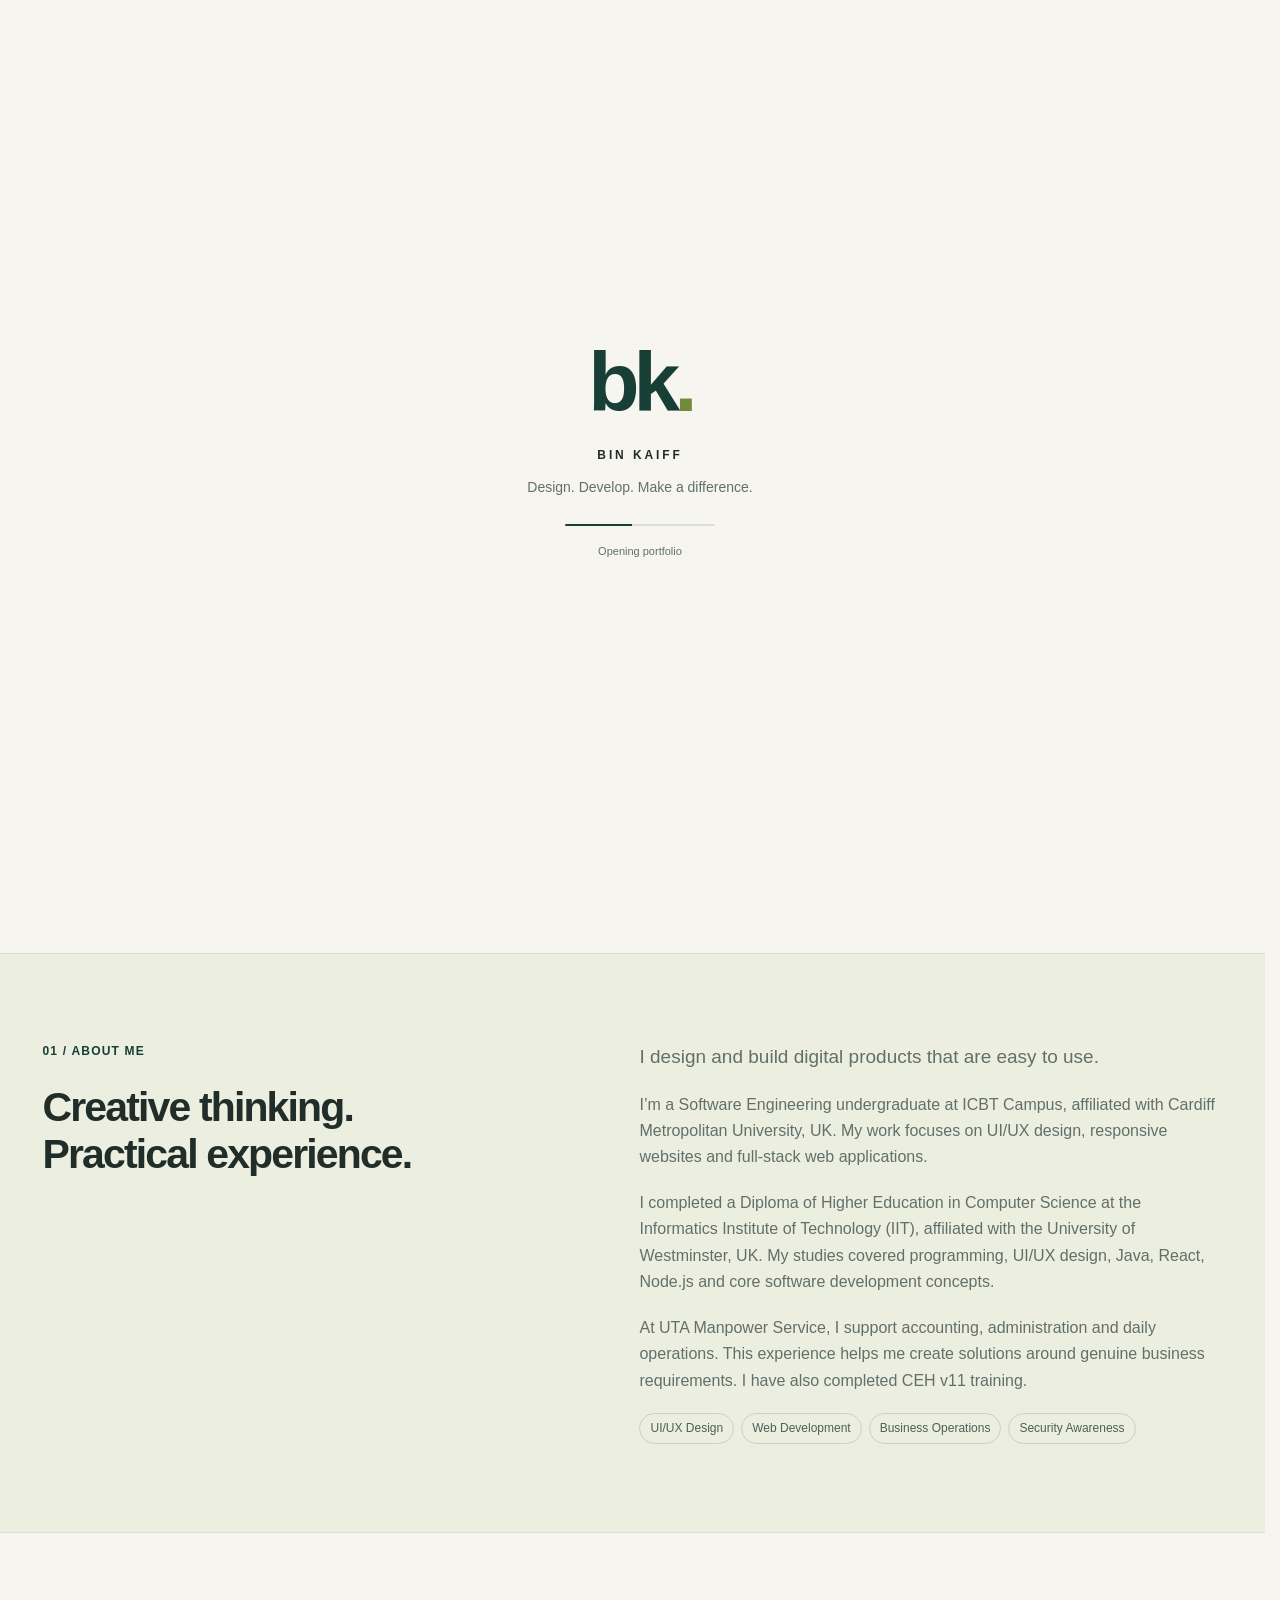
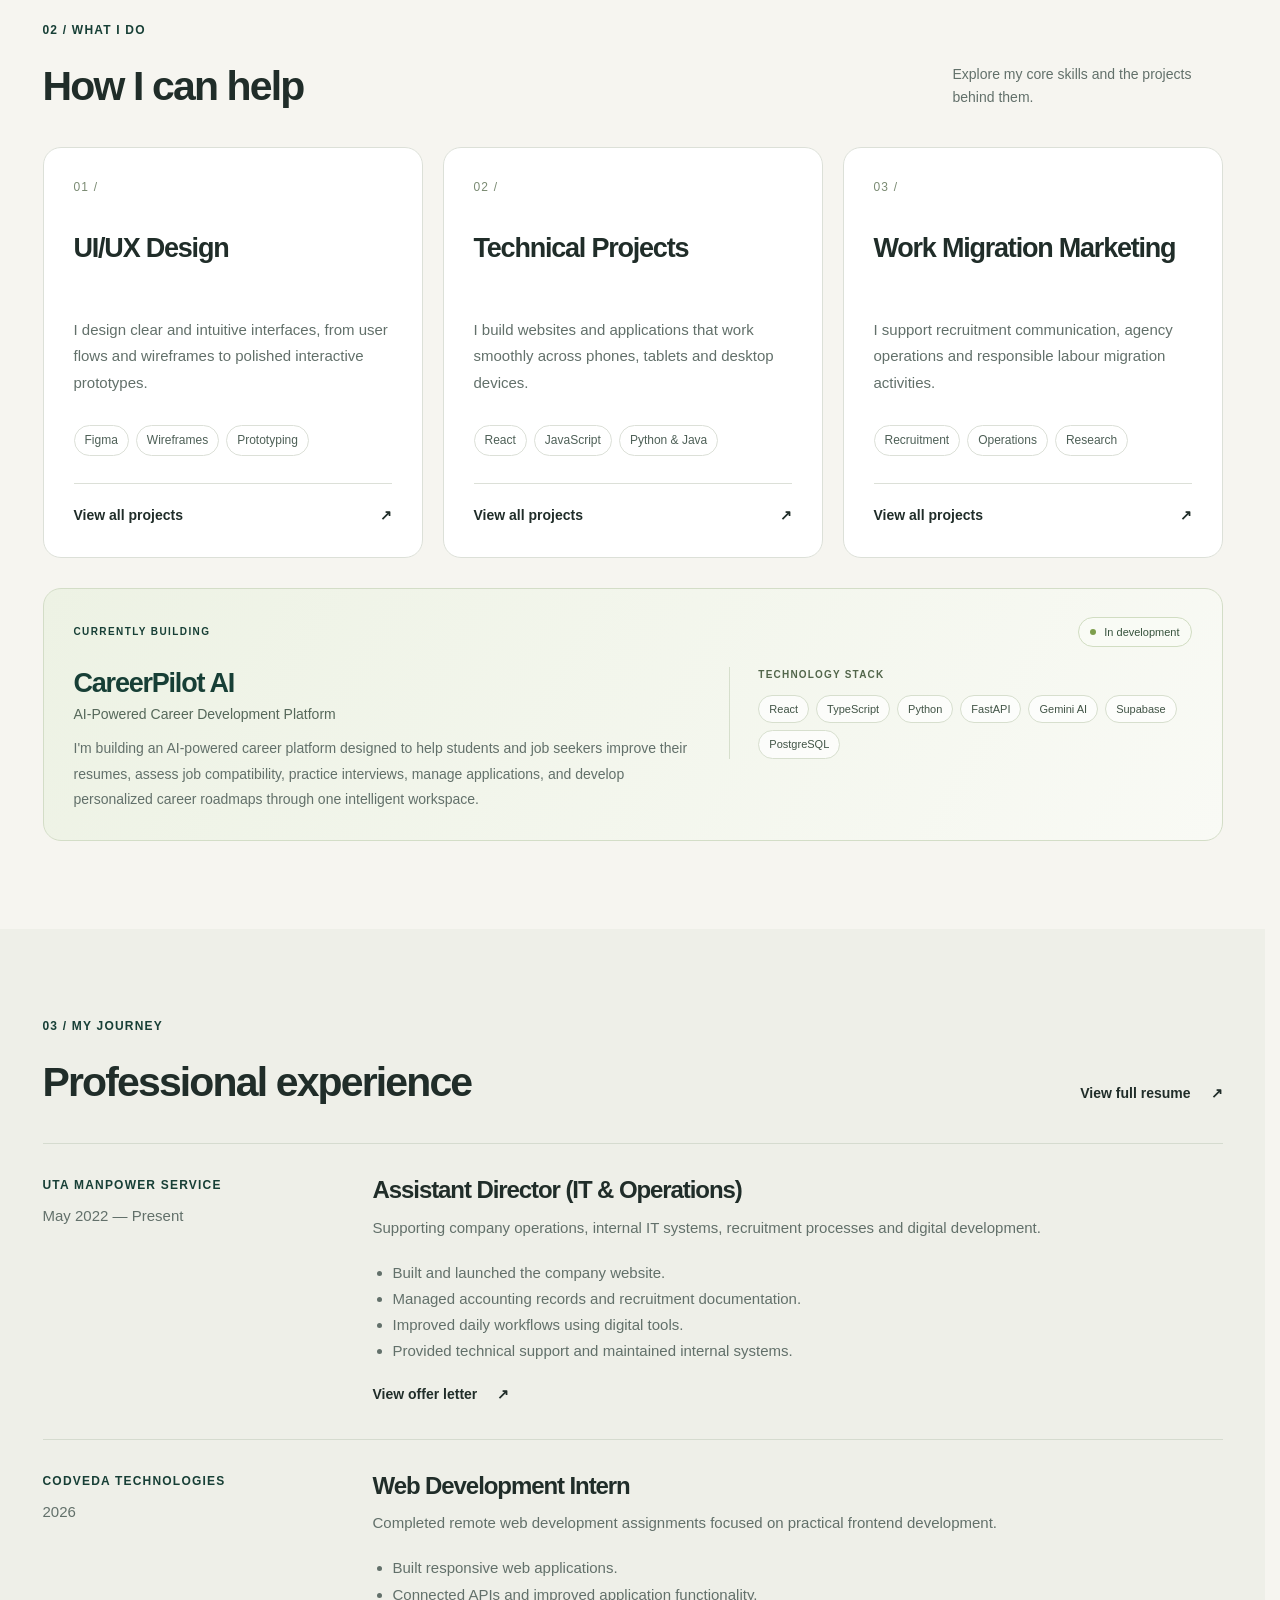
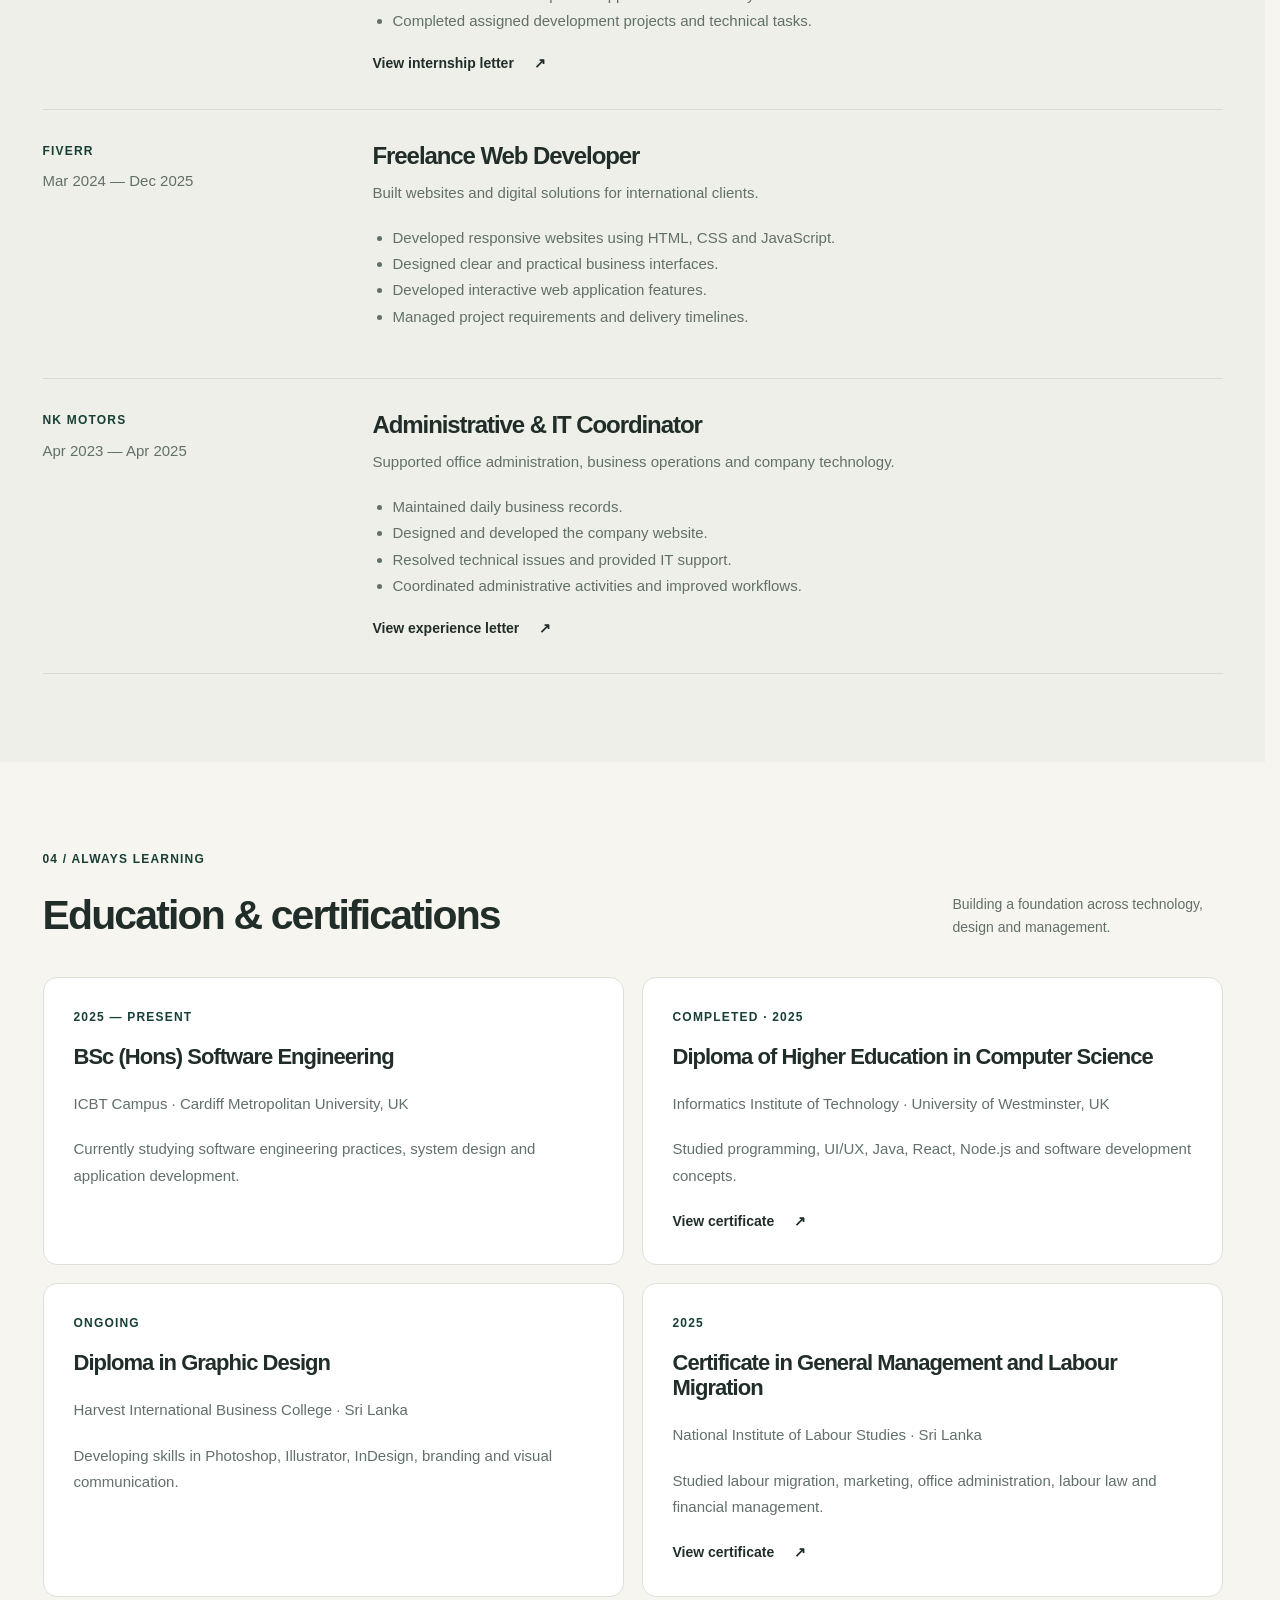
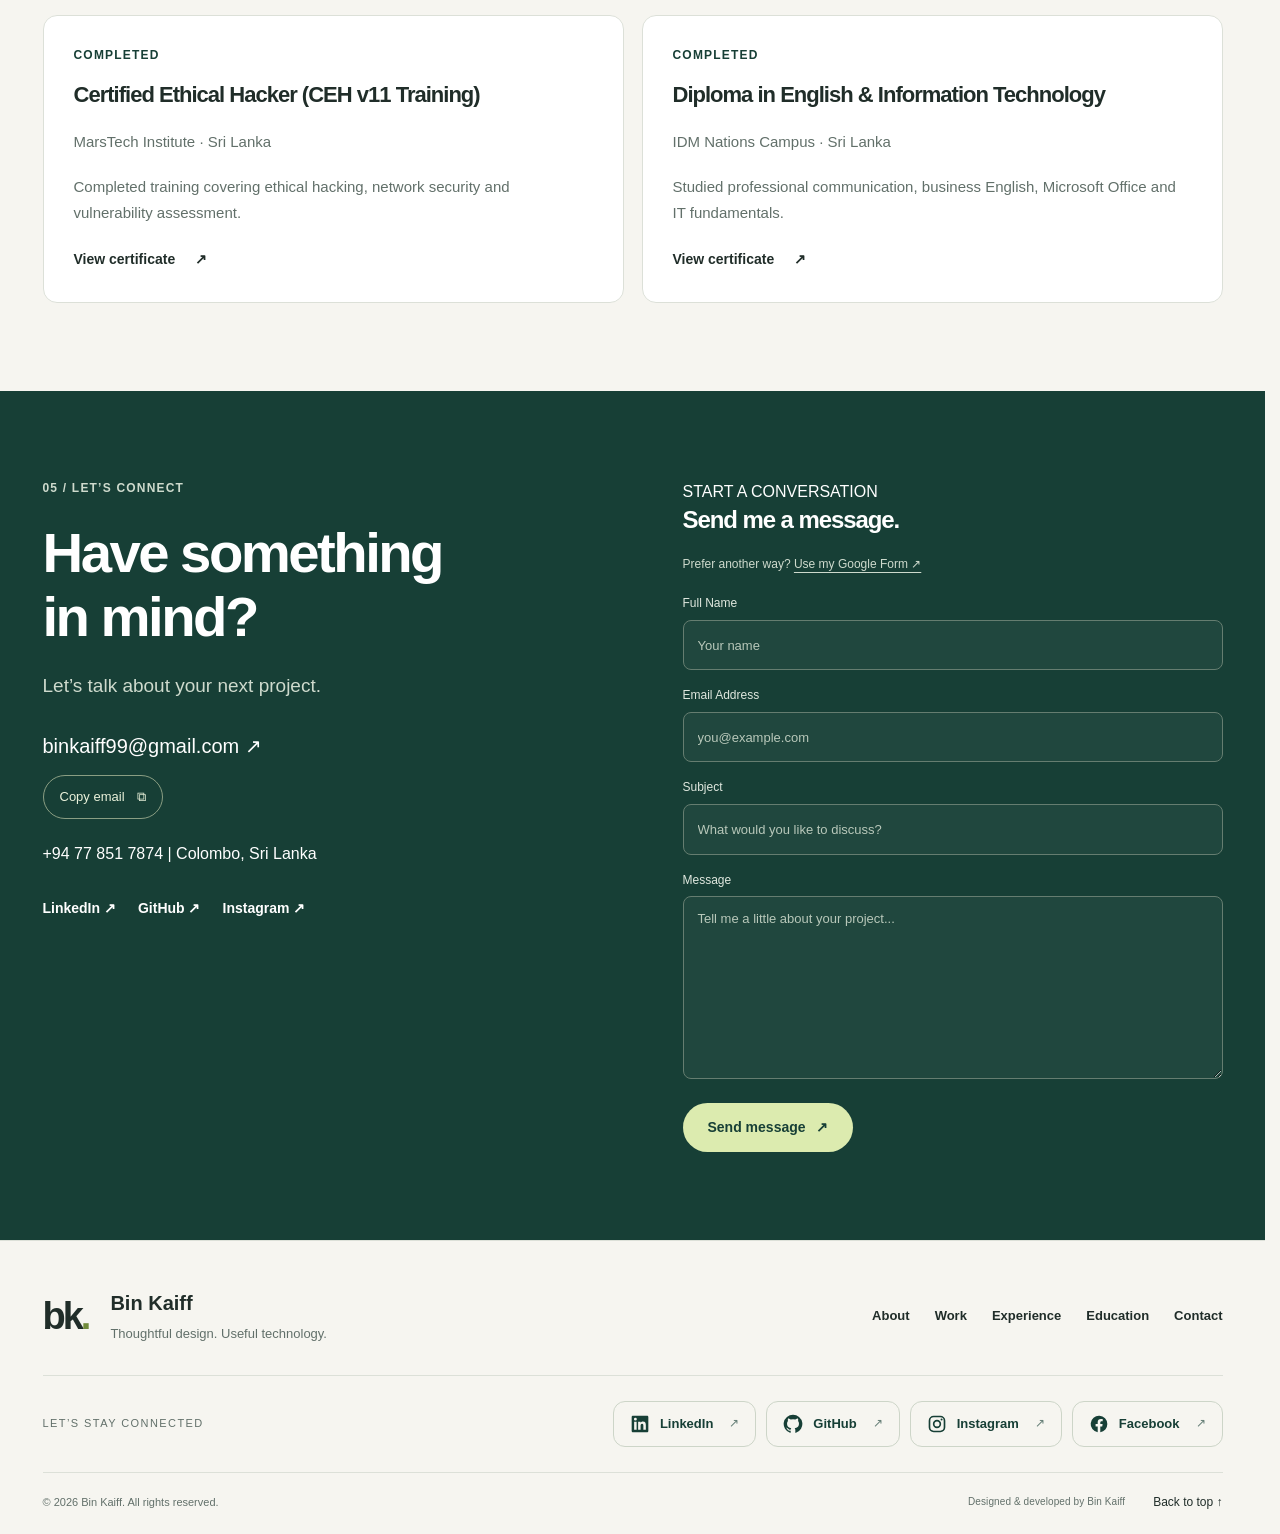
==== commit 996f78ef: "Update portfolio" ====
--- a/index.html
+++ b/index.html
@@ -138,7 +138,7 @@
 
                     <span class="dot" aria-hidden="true"></span>
 
-                    Designer · Developer · Sri Lanka dubai 
+                    Designer · Developer · Sri Lanka
 
                 </p>
 
@@ -449,13 +449,13 @@
                 </div>
                 <div class="building-layout">
                     <div class="building-copy">
-                        <h3 id="mentora-title">UTA Operations Hub <span>Candidate & Business Management System</span></h3>
-                        <p>I'm developing a centralized management platform for UTA Manpower Service that brings candidate operations, invoicing and internal account management into one secure system. Role-based access separates confidential financial operations from staff-facing candidate workflows, while providing a streamlined process for managing recruitment activities.</p>
+                        <h3 id="mentora-title">CareerPilot AI<span>AI-Powered Career Development Platform</span></h3>
+                        <p>I'm building an AI-powered career platform designed to help students and job seekers improve their resumes, assess job compatibility, practice interviews, manage applications, and develop personalized career roadmaps through one intelligent workspace.</p>
                     </div>
                     <div class="building-stack">
                         <p class="building-stack-label">Technology stack</p>
                         <ul class="building-technologies" aria-label="UTA Operations Hub technologies">
-                            <li>Python</li><li>Flask</li><li>HTML&CSS</li><li>JavaScript</li><li>Excel / Data Management</li><li>REST API</li><li>Role-Based Authentication</li>
+                            <li>React</li><li>TypeScript</li><li> Python</li><li>FastAPI</li><li>Gemini AI</li><li>Supabase</li><li>PostgreSQL</li>
                         </ul>
                     </div>
                 </div>
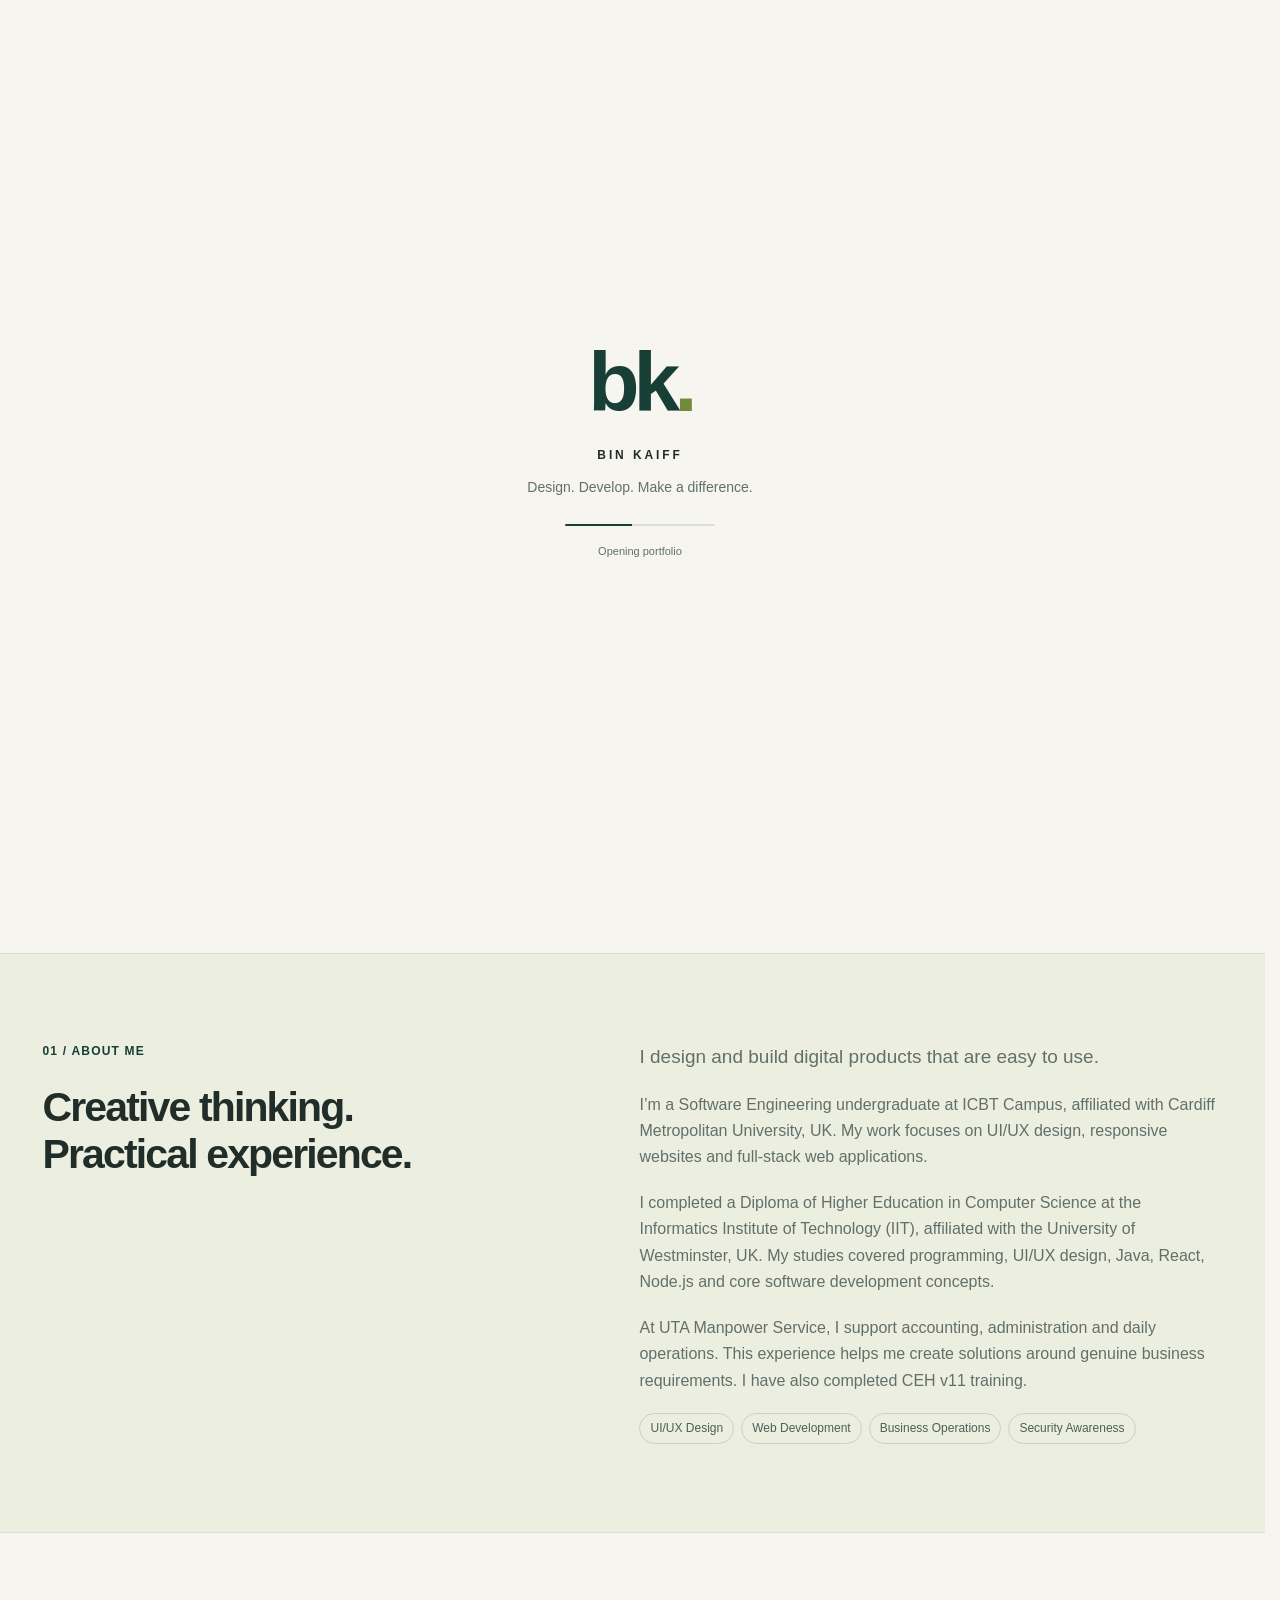
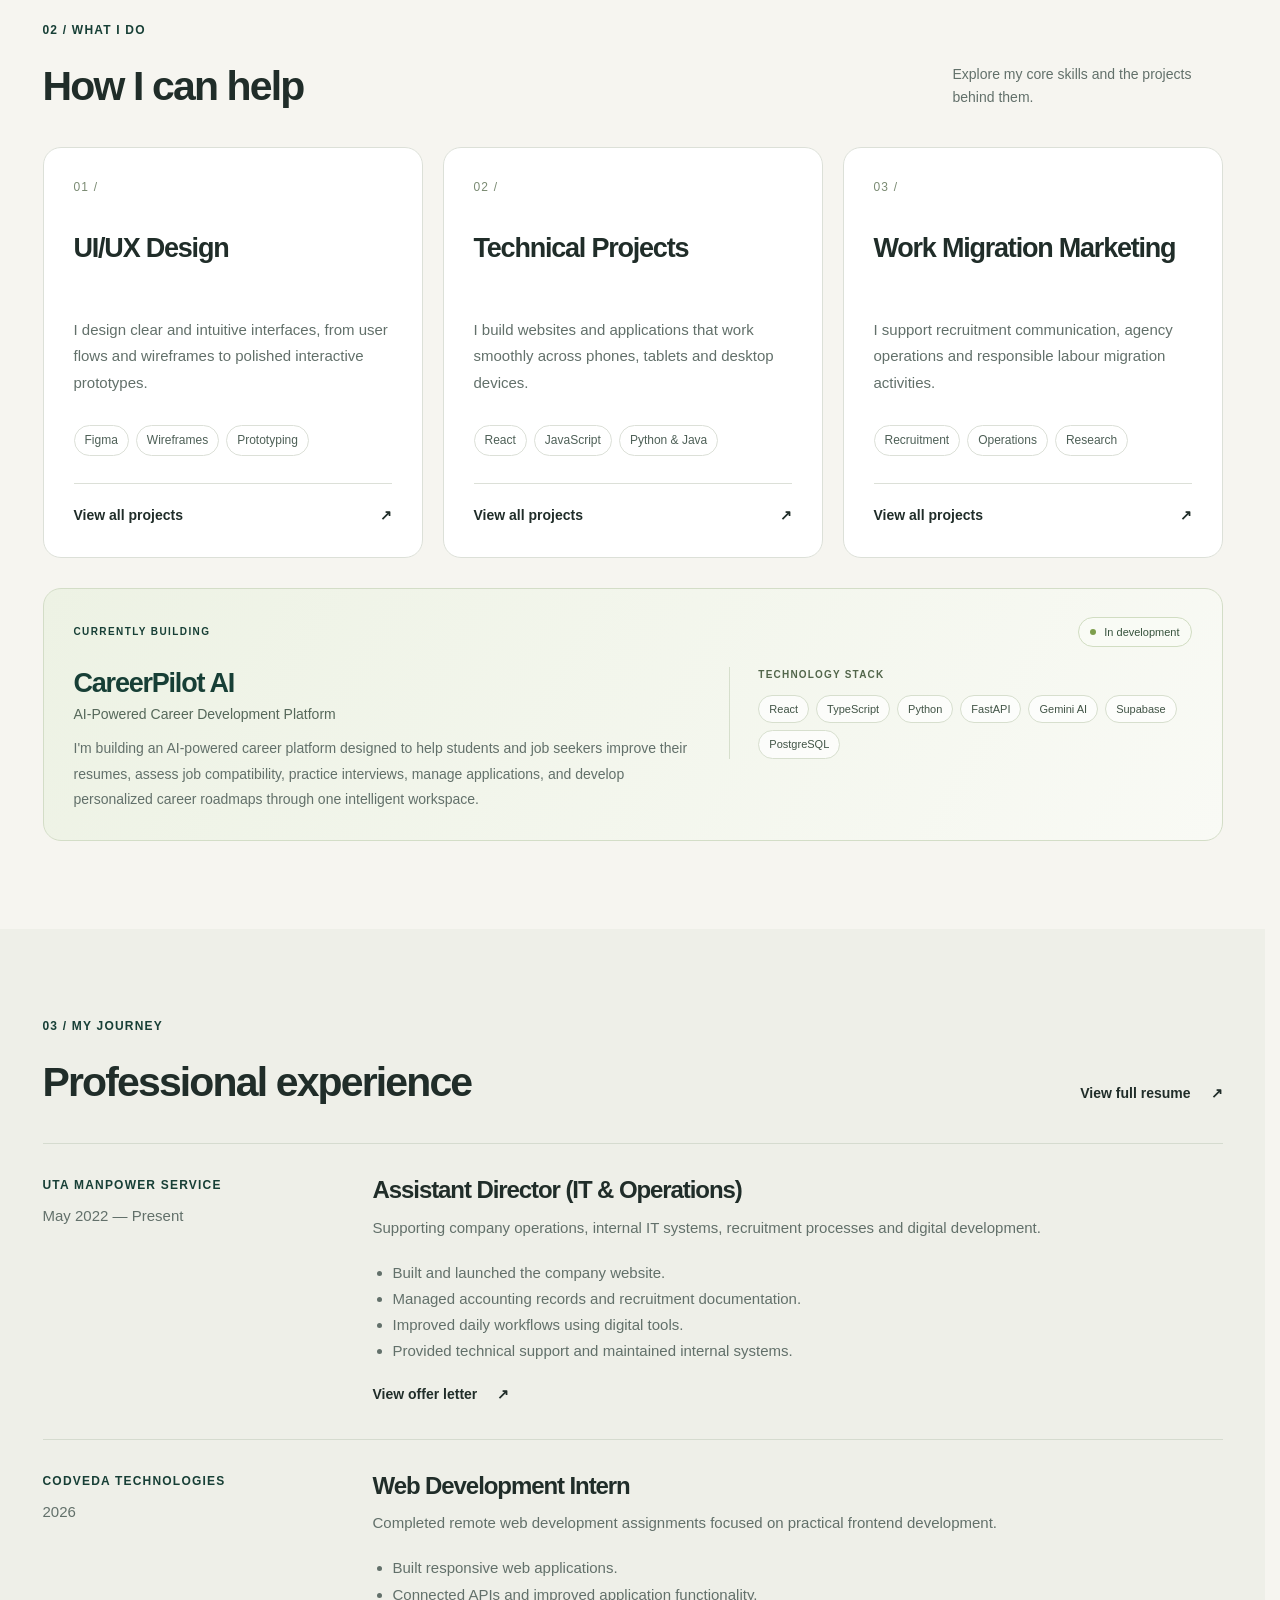
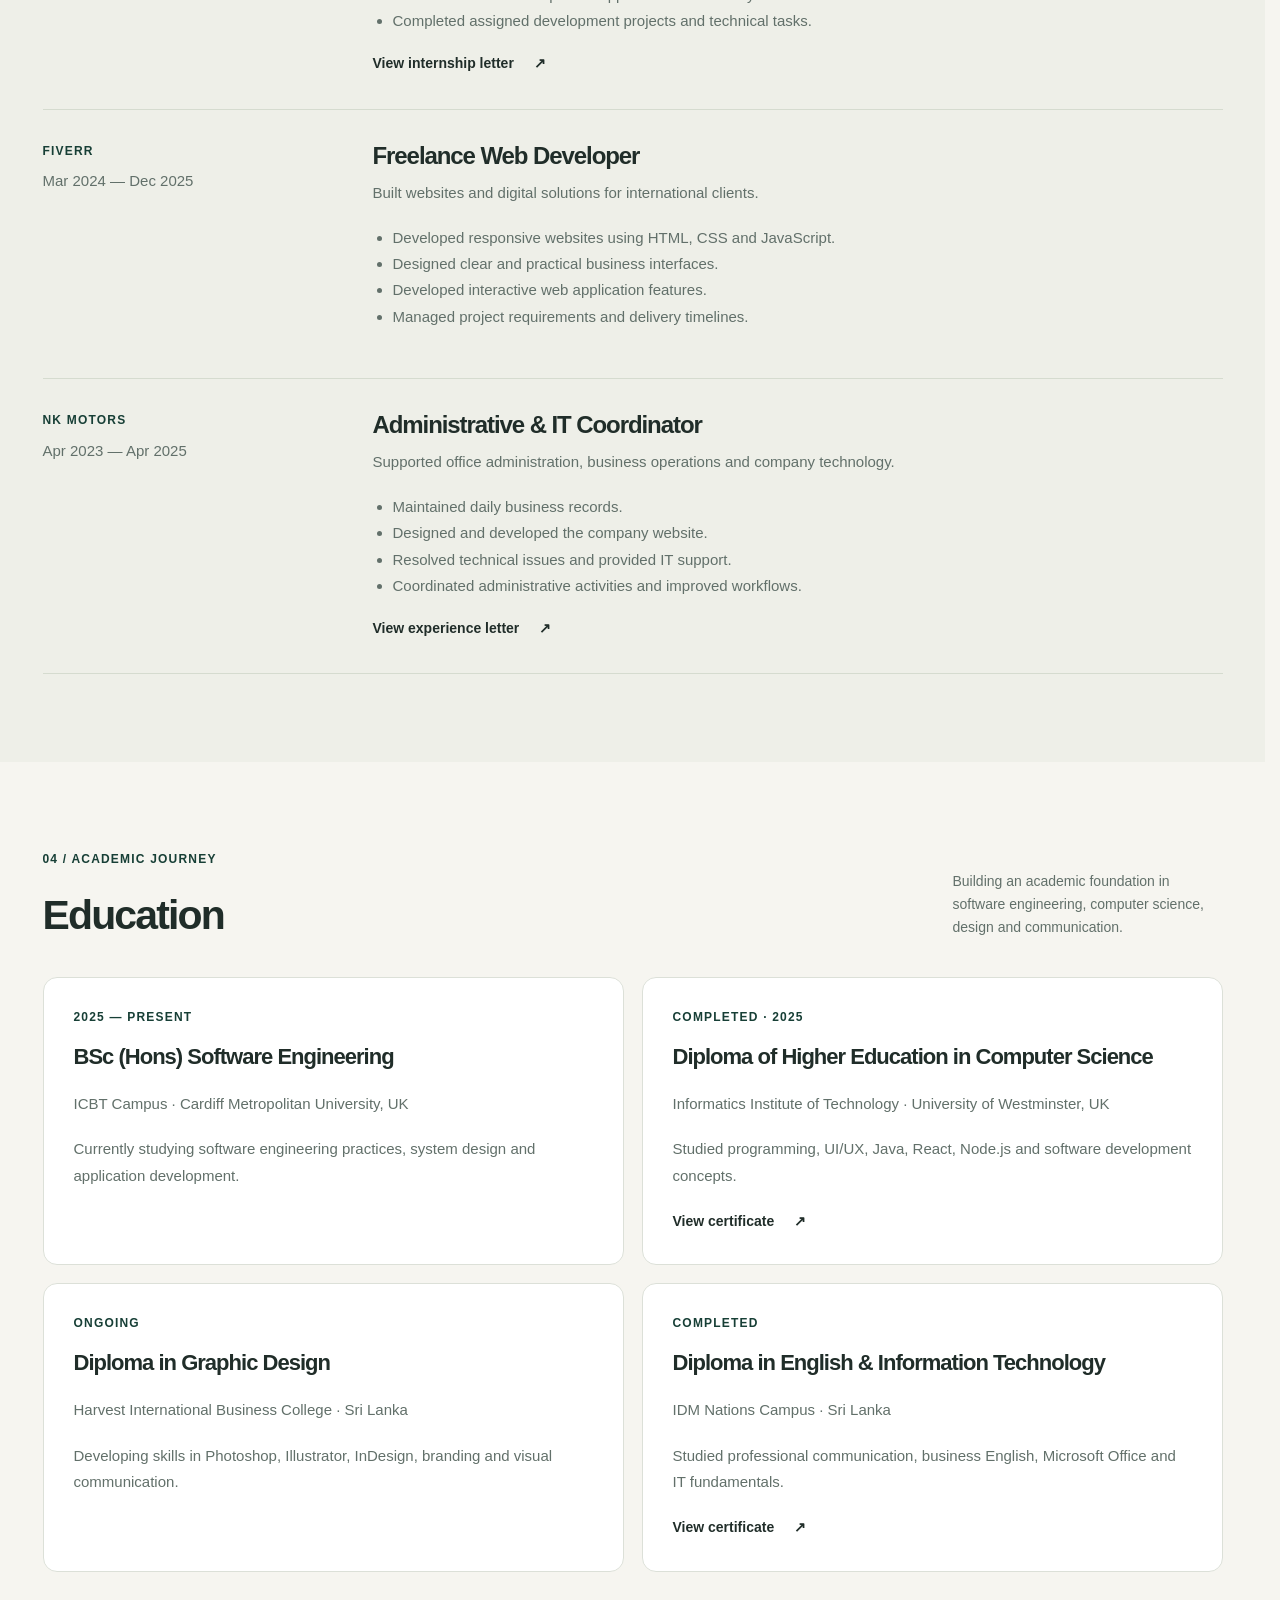
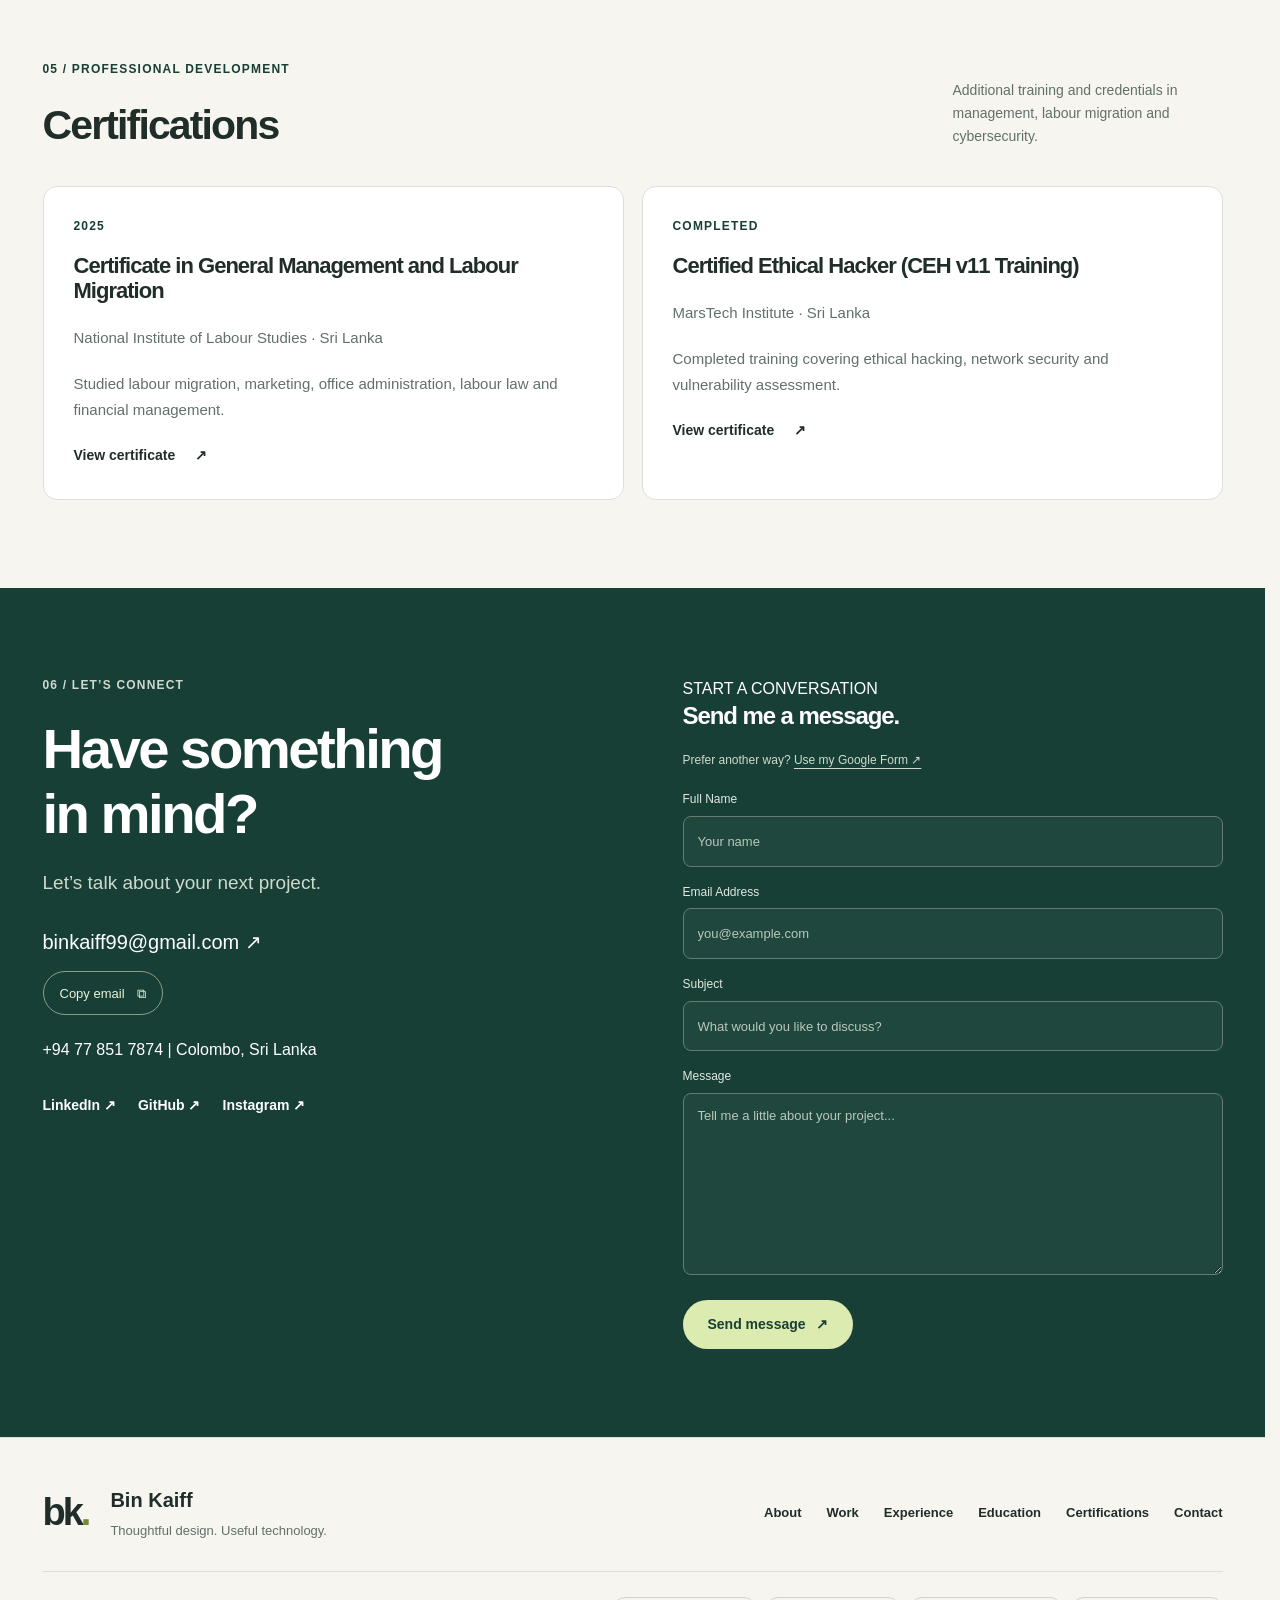
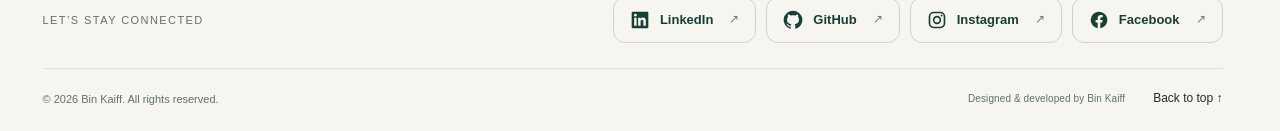
==== commit 1f3bfc7c: "Separate Education and Certifications sections" ====
--- a/index.html
+++ b/index.html
@@ -104,6 +104,10 @@
 
                 <a href="#education">
                     Education
+                </a>
+
+                <a href="#certifications">
+                    Certifications
                 </a>
 
                 <a class="nav-contact" href="#contact">
@@ -755,30 +759,14 @@
         <section class="section container" id="education">
 
             <div class="section-heading">
-
                 <div>
-
-                    <p class="eyebrow">
-                        04 / Always learning
-                    </p>
-
-                    <h2>
-                        Education &amp; certifications
-                    </h2>
-
-                </div>
-
-                <p>
-                    Building a foundation across technology,
-                    design and management.
-                </p>
-
-            </div>
-
+                    <p class="eyebrow">04 / Academic journey</p>
+                    <h2>Education</h2>
+                </div>
+                <p>Building an academic foundation in software engineering, computer science, design and communication.</p>
+            </div>
 
             <div class="education-grid">
-
-
                 <!-- Degree -->
                 <article class="education-card">
 
@@ -803,7 +791,6 @@
                 </article>
 
 
-
                 <!-- HND -->
                 <article class="education-card">
 
@@ -834,7 +821,6 @@
                 </article>
 
 
-
                 <!-- Graphic Design -->
                 <article class="education-card">
 
@@ -860,7 +846,54 @@
                 </article>
 
 
-
+                <!-- IDM -->
+                <article class="education-card">
+
+                    <span class="eyebrow">
+                        Completed
+                    </span>
+
+                    <h3>
+                        Diploma in English &amp;
+                        Information Technology
+                    </h3>
+
+                    <p class="education-place">
+                        IDM Nations Campus · Sri Lanka
+                    </p>
+
+                    <p>
+                        Studied professional communication,
+                        business English, Microsoft Office
+                        and IT fundamentals.
+                    </p>
+
+                    <a class="text-link" href="certificates/IDM Certificate.pdf" id="document-return-4" data-document-viewer>
+                        View certificate
+                        <span aria-hidden="true">↗</span>
+                    </a>
+
+                </article>
+            </div>
+
+        </section>
+
+
+        <!-- =================================================
+             06 — CERTIFICATIONS
+        ================================================== -->
+
+        <section class="section container certifications-section" id="certifications">
+
+            <div class="section-heading">
+                <div>
+                    <p class="eyebrow">05 / Professional development</p>
+                    <h2>Certifications</h2>
+                </div>
+                <p>Additional training and credentials in management, labour migration and cybersecurity.</p>
+            </div>
+
+            <div class="education-grid">
                 <!-- NILS -->
                 <article class="education-card">
 
@@ -892,7 +925,6 @@
                 </article>
 
 
-
                 <!-- CEH -->
                 <article class="education-card">
 
@@ -921,47 +953,13 @@
                     </a>
 
                 </article>
-
-
-
-                <!-- IDM -->
-                <article class="education-card">
-
-                    <span class="eyebrow">
-                        Completed
-                    </span>
-
-                    <h3>
-                        Diploma in English &amp;
-                        Information Technology
-                    </h3>
-
-                    <p class="education-place">
-                        IDM Nations Campus · Sri Lanka
-                    </p>
-
-                    <p>
-                        Studied professional communication,
-                        business English, Microsoft Office
-                        and IT fundamentals.
-                    </p>
-
-                    <a class="text-link" href="certificates/IDM Certificate.pdf" id="document-return-4" data-document-viewer>
-                        View certificate
-                        <span aria-hidden="true">↗</span>
-                    </a>
-
-                </article>
-
-
             </div>
 
         </section>
 
 
-
         <!-- =================================================
-             06 — CONTACT
+             07 — CONTACT
         ================================================== -->
 
         <section class="section contact-section" id="contact">
@@ -973,7 +971,7 @@
                 <div class="contact-info">
 
                     <p class="eyebrow">
-                        05 / Let’s connect
+                        06 / Let’s connect
                     </p>
 
                     <h2>
@@ -1188,6 +1186,10 @@
 
                     <a href="#education">
                         Education
+                    </a>
+
+                    <a href="#certifications">
+                        Certifications
                     </a>
 
                     <a href="#contact">
--- a/css/style.css
+++ b/css/style.css
@@ -68,3 +68,6 @@
   .footer-bottom-right{width:100%;flex-direction:column;align-items:flex-start;gap:10px}
   .footer-bottom-right>span{white-space:normal;line-height:1.5}
 }
+
+/* Separate credentials section, with the same card styling as Education. */
+.certifications-section { padding-top: 0; }
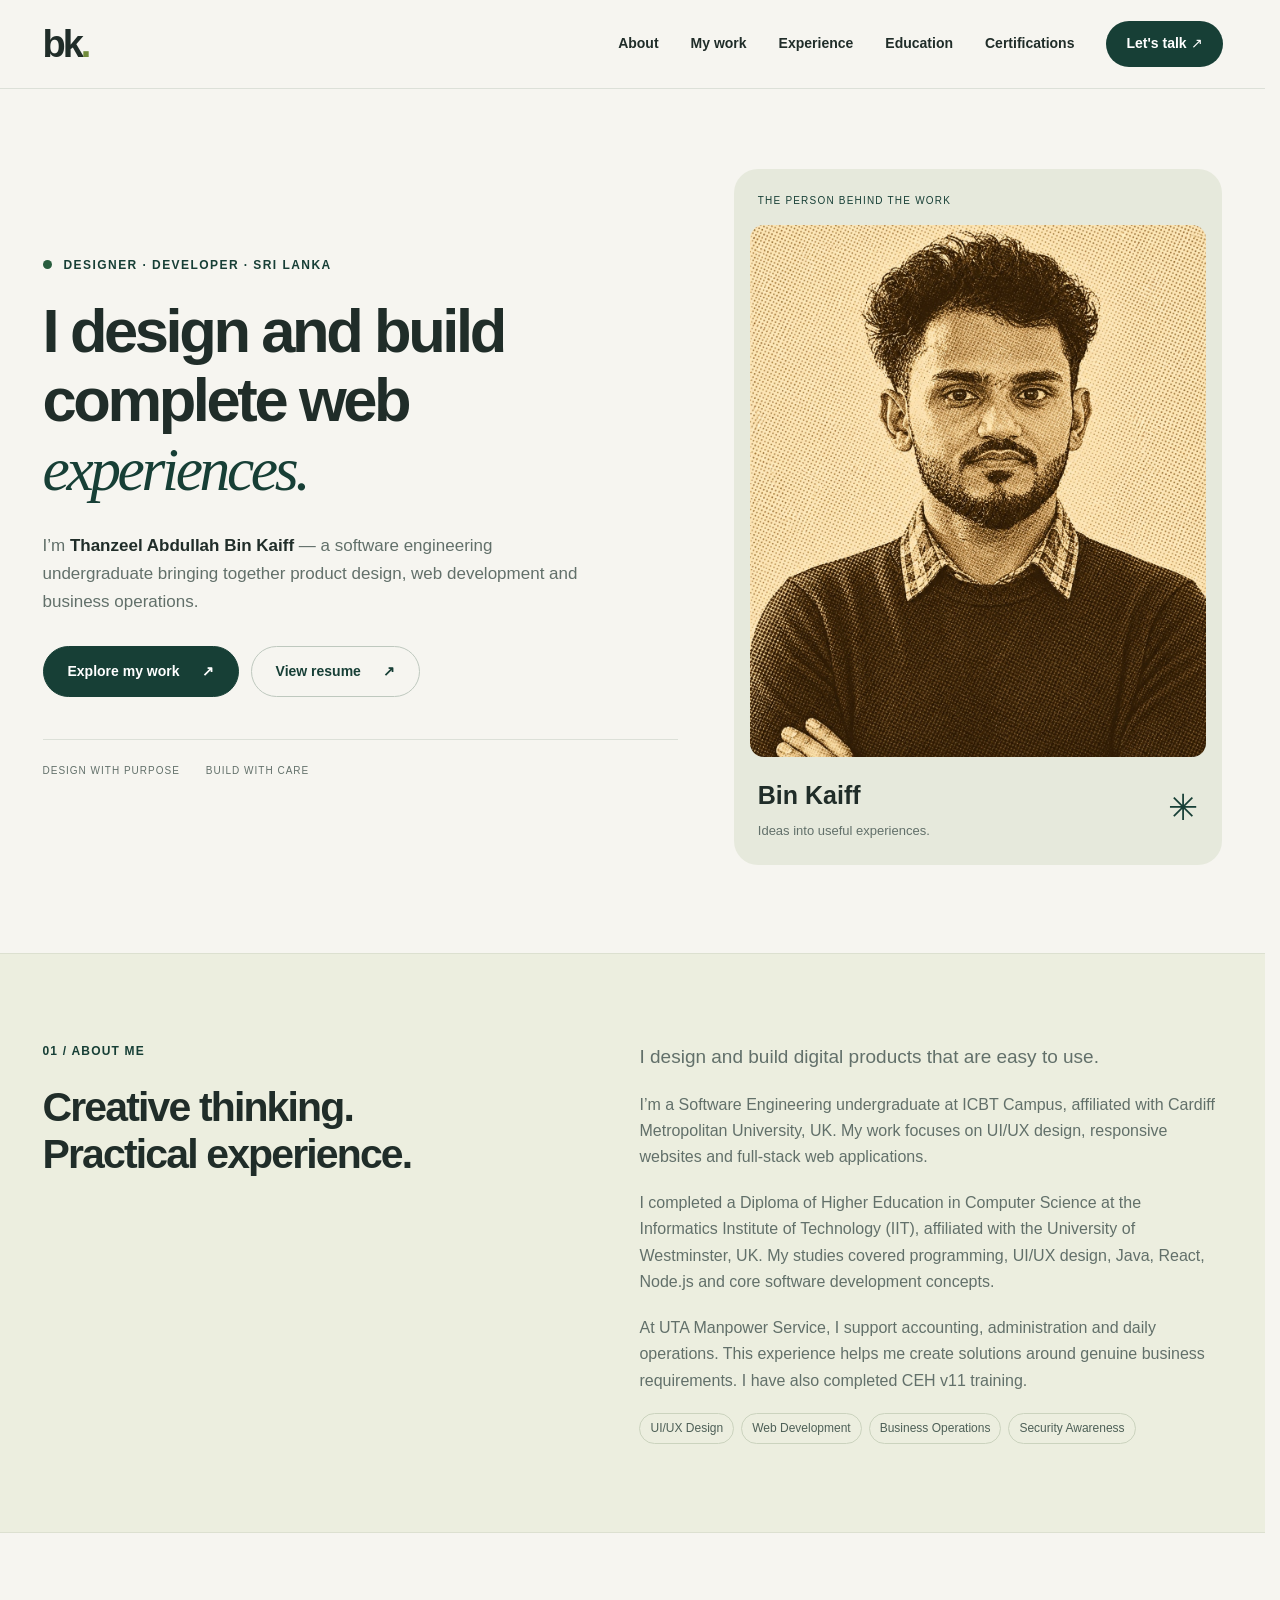
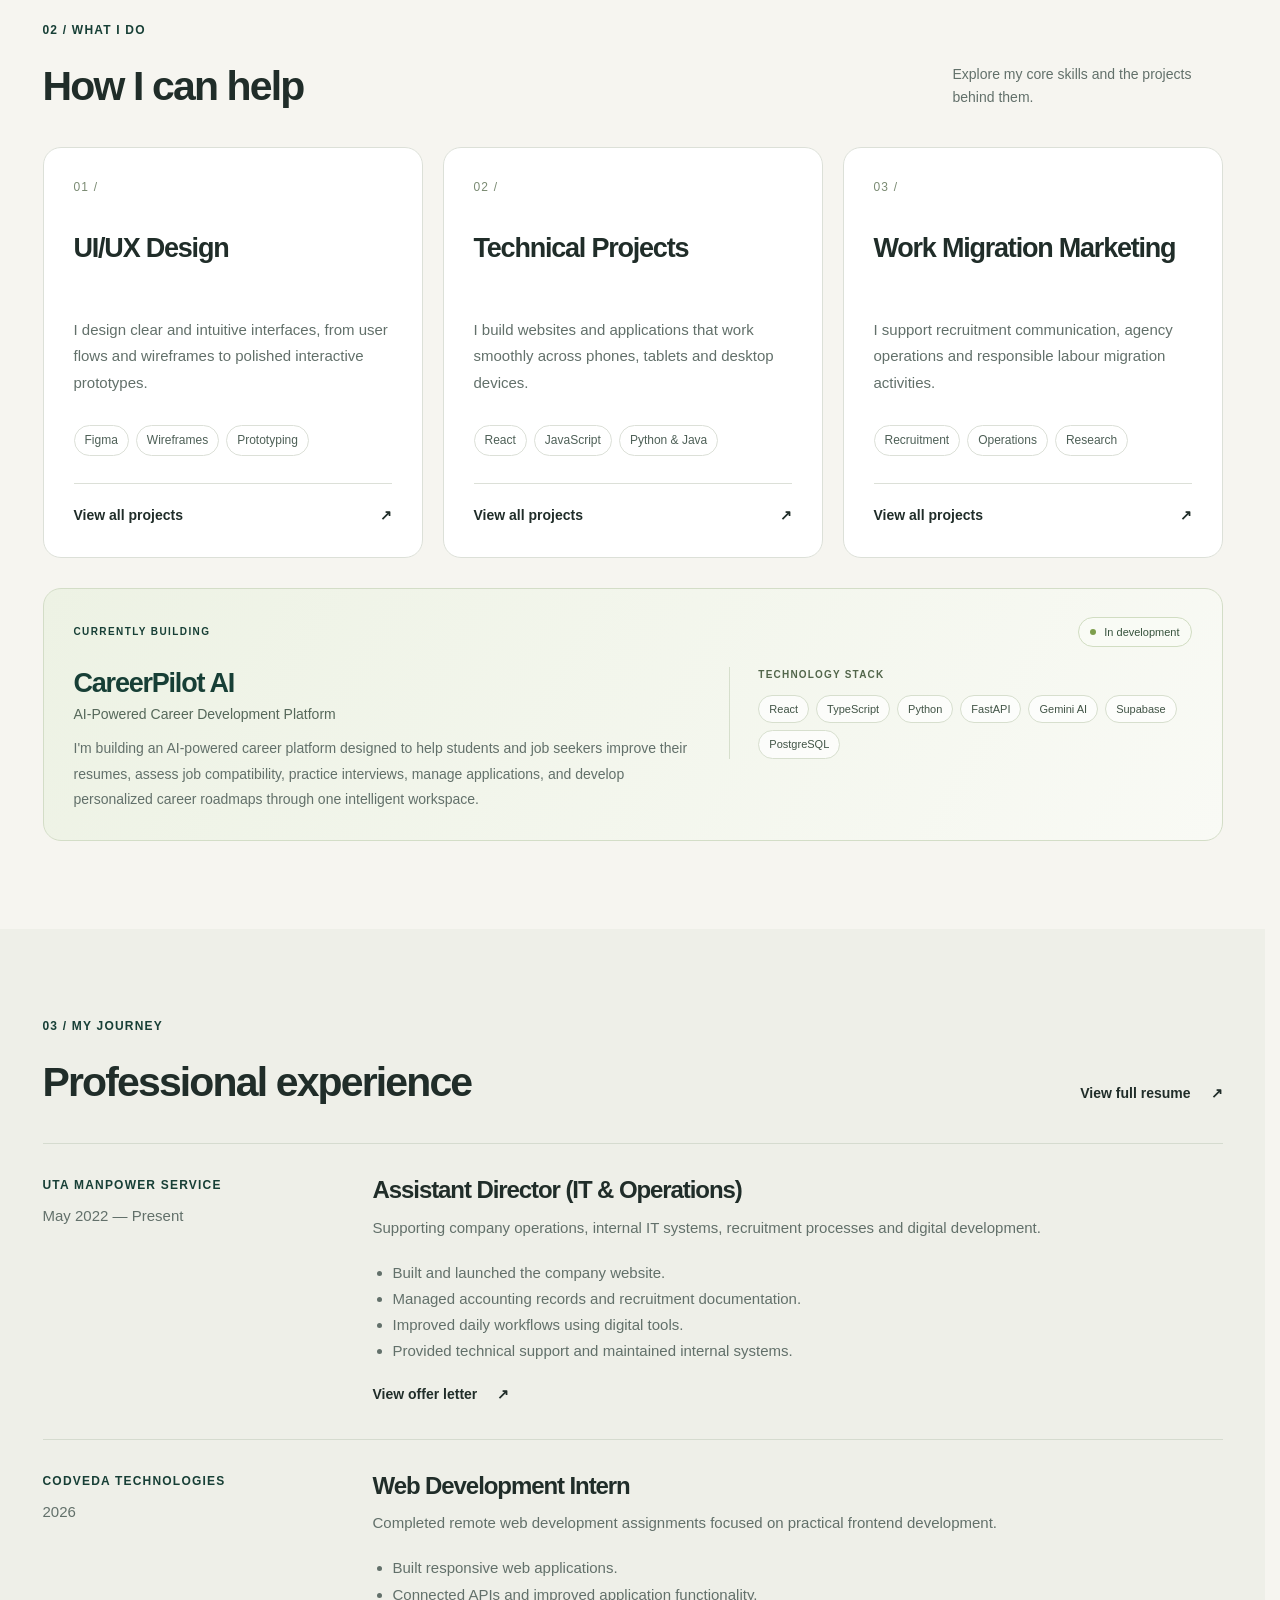
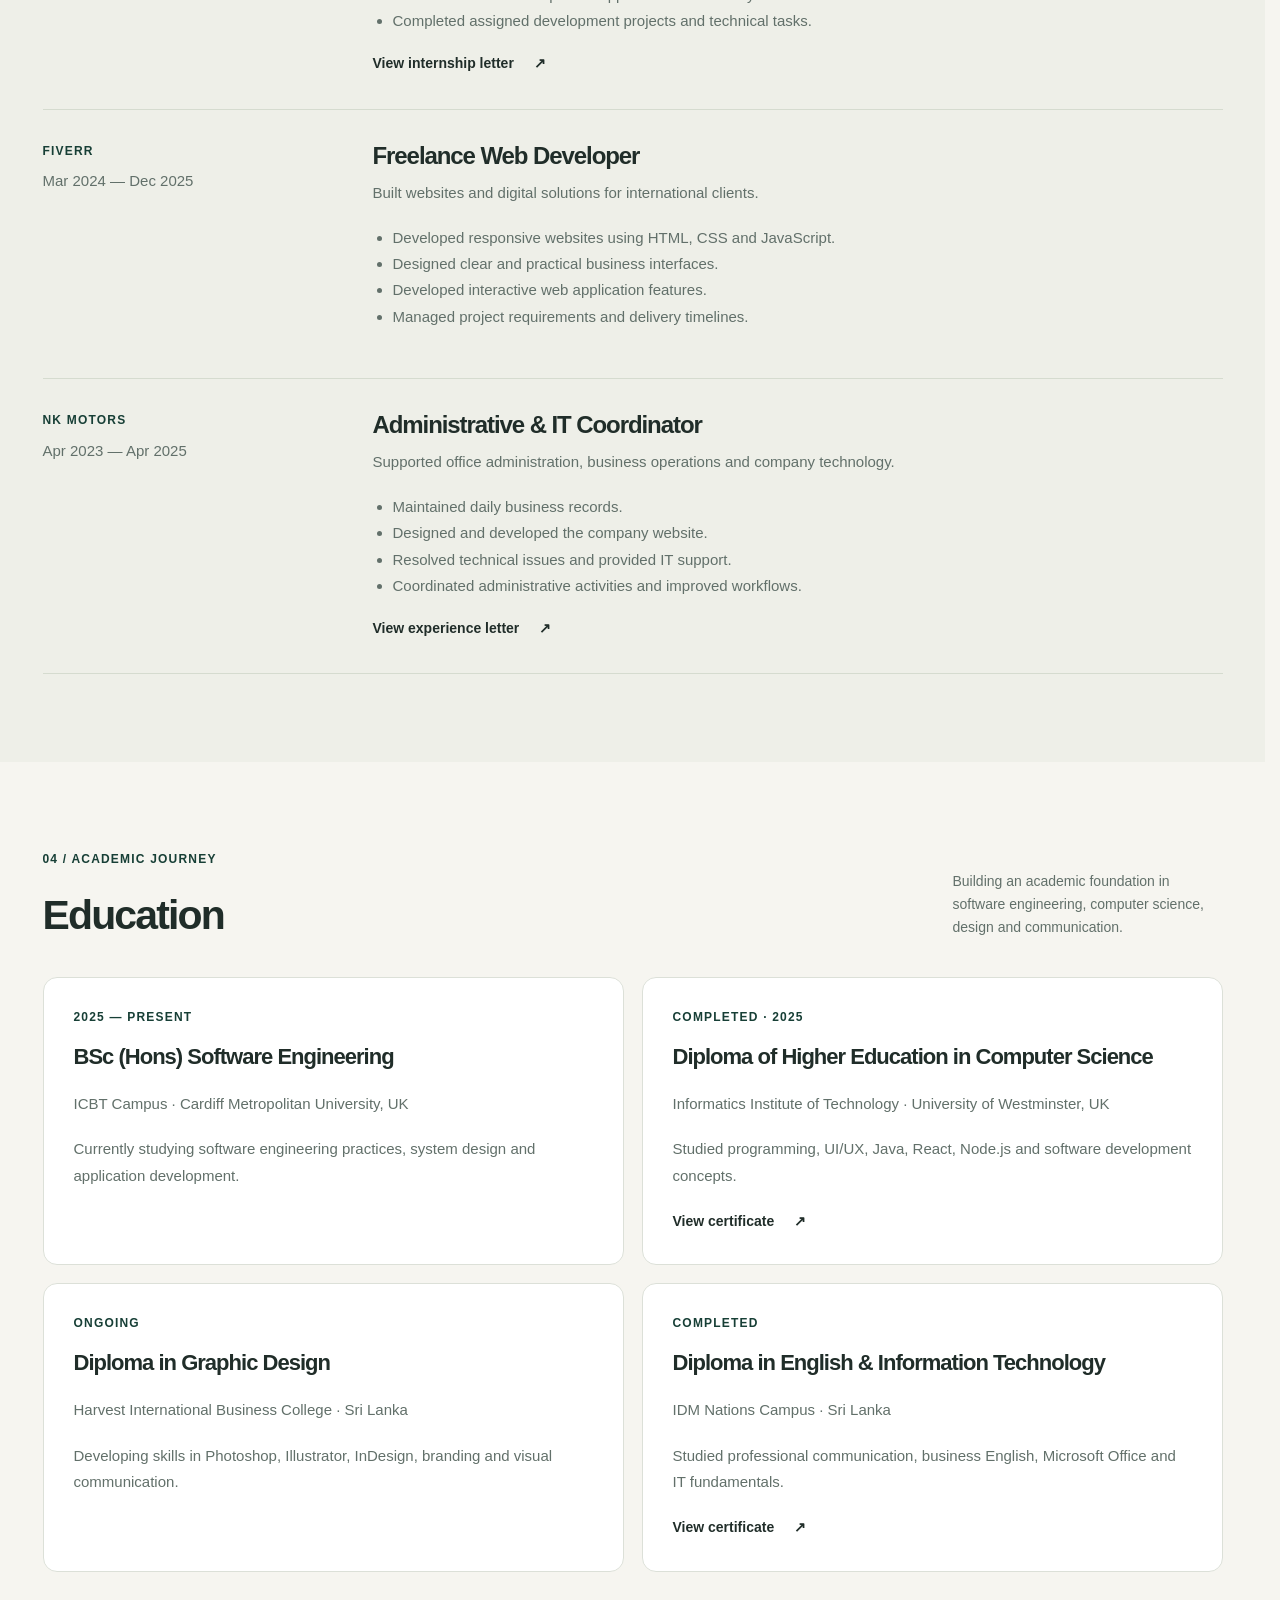
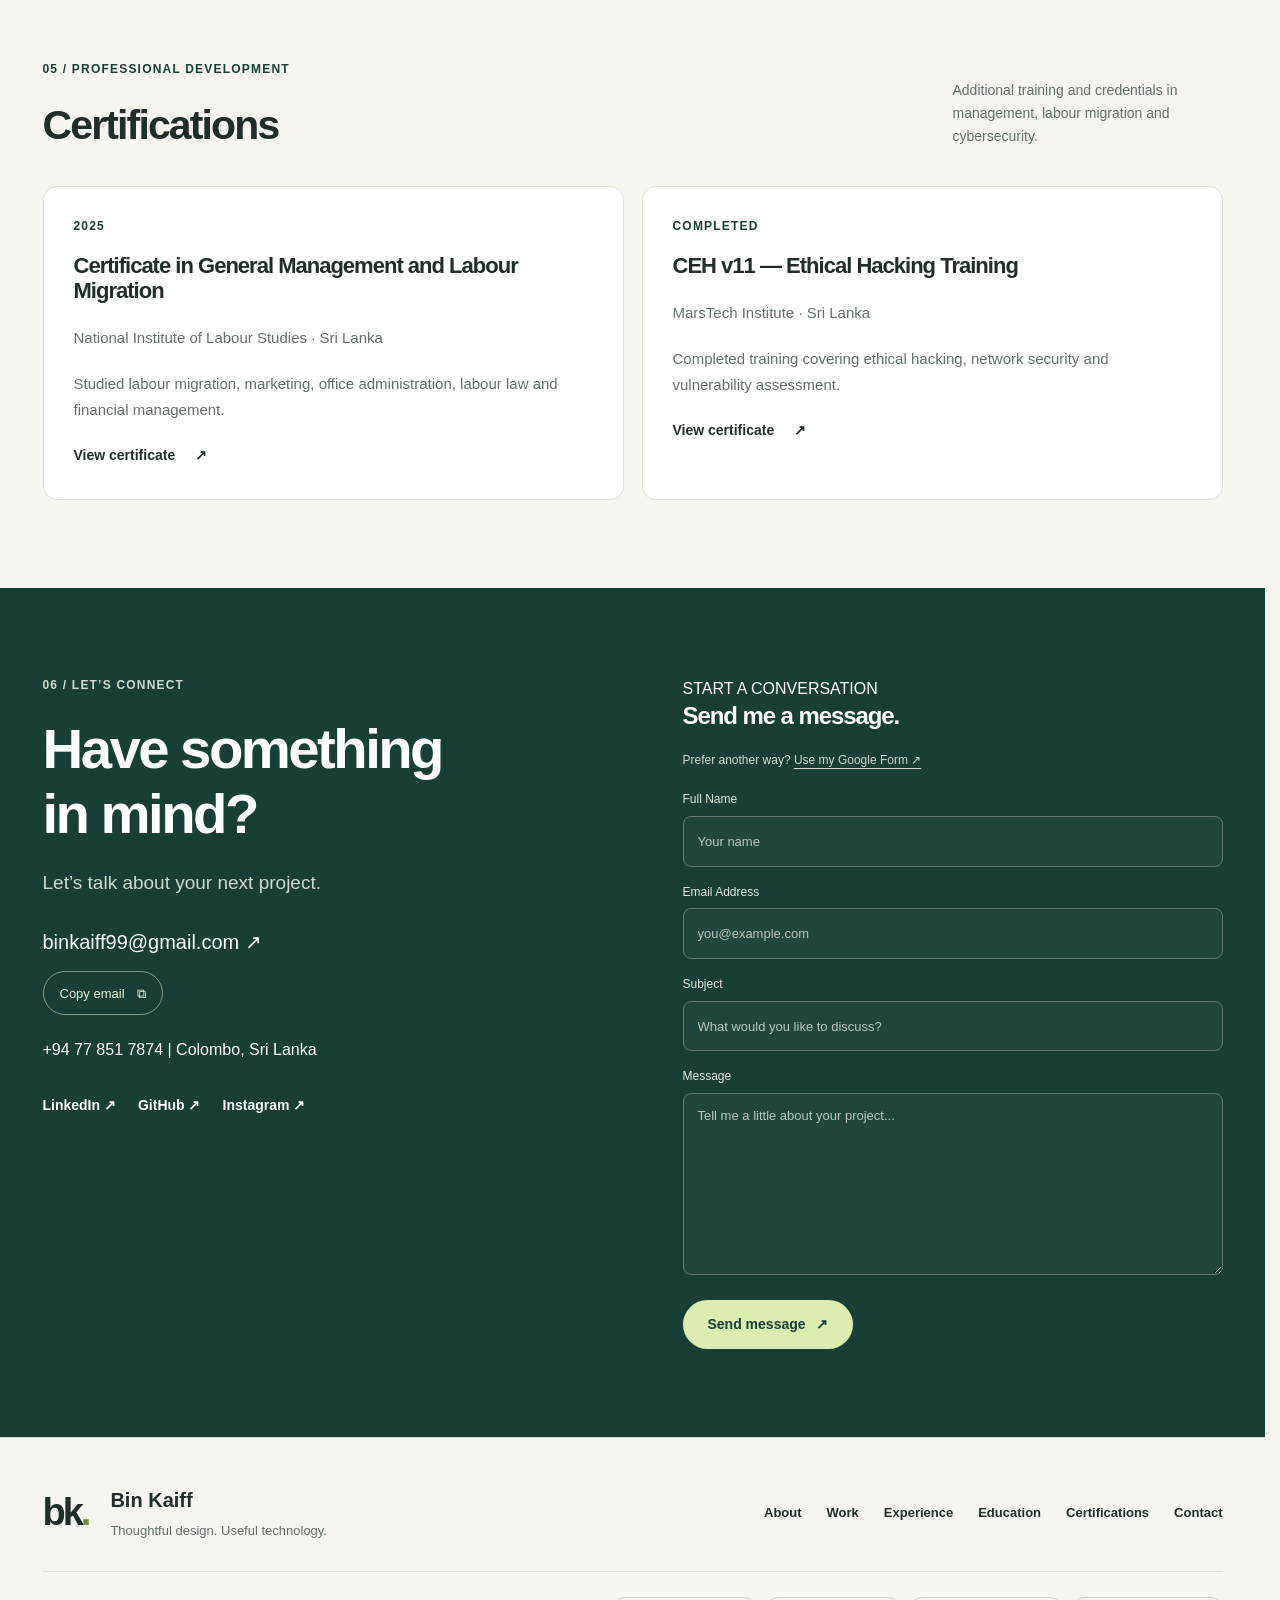
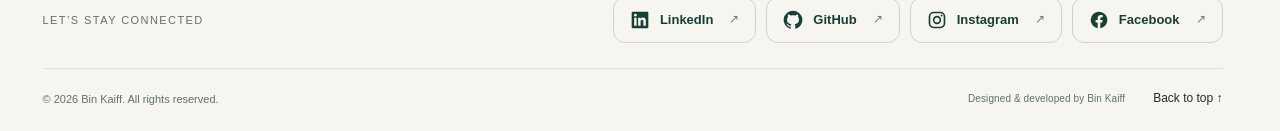
==== commit 65ef925b: "Portfolio v2.0 - SEO, Performance and UI Updates" ====
--- a/index.html
+++ b/index.html
@@ -6,11 +6,27 @@
 
     <meta name="viewport" content="width=device-width, initial-scale=1">
 
-    <meta name="description" content="Bin Kaiff — UI/UX design, technical projects and work migration marketing. Explore selected projects, experience and academic work.">
+    <meta name="description" content="Explore Bin Kaiff’s portfolio: software engineering, UI/UX design, AI applications, full-stack projects, experience and certifications.">
 
     <meta name="theme-color" content="#173f36">
-
-    <title>Portfolio | Bin Kaifffff</title>
+    <!-- Search and social previews -->
+    <link rel="canonical" href="https://bin-kaiff-portfolio.vercel.app/">
+    <meta property="og:type" content="website">
+    <meta property="og:site_name" content="Bin Kaiff Portfolio">
+    <meta property="og:title" content="Bin Kaiff | Software Engineer & UI/UX Designer">
+    <meta property="og:description" content="Explore Bin Kaiff’s portfolio: software engineering, UI/UX design, AI applications, full-stack projects, experience and certifications.">
+    <meta property="og:url" content="https://bin-kaiff-portfolio.vercel.app/">
+    <meta property="og:image" content="https://bin-kaiff-portfolio.vercel.app/images/og-cover.webp">
+    <meta property="og:image:width" content="1200">
+    <meta property="og:image:height" content="630">
+    <meta property="og:image:alt" content="Bin Kaiff — Software Engineer and UI/UX Designer">
+    <meta name="twitter:card" content="summary_large_image">
+    <meta name="twitter:title" content="Bin Kaiff | Software Engineer & UI/UX Designer">
+    <meta name="twitter:description" content="Explore Bin Kaiff’s portfolio: software engineering, UI/UX design, AI applications, full-stack projects, experience and certifications.">
+    <meta name="twitter:image" content="https://bin-kaiff-portfolio.vercel.app/images/og-cover.webp">
+
+
+    <title>Bin Kaiff | Software Engineer & UI/UX Designer</title>
 
     <!-- Favicon -->
     <link rel="icon" href="images/favicon.svg" type="image/svg+xml">
@@ -203,7 +219,7 @@
                     THE PERSON BEHIND THE WORK
                 </div>
 
-                <img class="portrait" src="images/portrait.webp" alt="Portrait of Thanzeel Abdullah Bin Kaiff" fetchpriority="high" width="1116" height="1301" loading="eager" decoding="sync">
+                <img class="portrait" src="images/portrait.webp" alt="Portrait of Thanzeel Abdullah Bin Kaiff" fetchpriority="high" loading="eager" width="1116" height="1301" decoding="async">
 
                 <div class="portrait-caption">
 
@@ -458,7 +474,7 @@
                     </div>
                     <div class="building-stack">
                         <p class="building-stack-label">Technology stack</p>
-                        <ul class="building-technologies" aria-label="UTA Operations Hub technologies">
+                        <ul class="building-technologies" aria-label="CareerPilot AI technologies">
                             <li>React</li><li>TypeScript</li><li> Python</li><li>FastAPI</li><li>Gemini AI</li><li>Supabase</li><li>PostgreSQL</li>
                         </ul>
                     </div>
@@ -933,8 +949,7 @@
                     </span>
 
                     <h3>
-                        Certified Ethical Hacker
-                        <span>(CEH v11 Training)</span>
+                        CEH v11 — Ethical Hacking Training
                     </h3>
 
                     <p class="education-place">
--- a/css/style.css
+++ b/css/style.css
@@ -71,3 +71,13 @@
 
 /* Separate credentials section, with the same card styling as Education. */
 .certifications-section { padding-top: 0; }
+
+/* v2: gentle, accessible quality-of-life improvements */
+@media (max-width: 760px) {
+  .nav-links.open { max-height: min(75vh, 610px); overflow-y: auto; overscroll-behavior: contain; }
+  .project-actions { display: flex; flex-wrap: wrap; gap: 12px 20px; }
+}
+@media (prefers-reduced-motion: reduce) {
+  html { scroll-behavior: auto; }
+  *, *::before, *::after { animation-duration: .01ms !important; animation-iteration-count: 1 !important; transition-duration: .01ms !important; }
+}
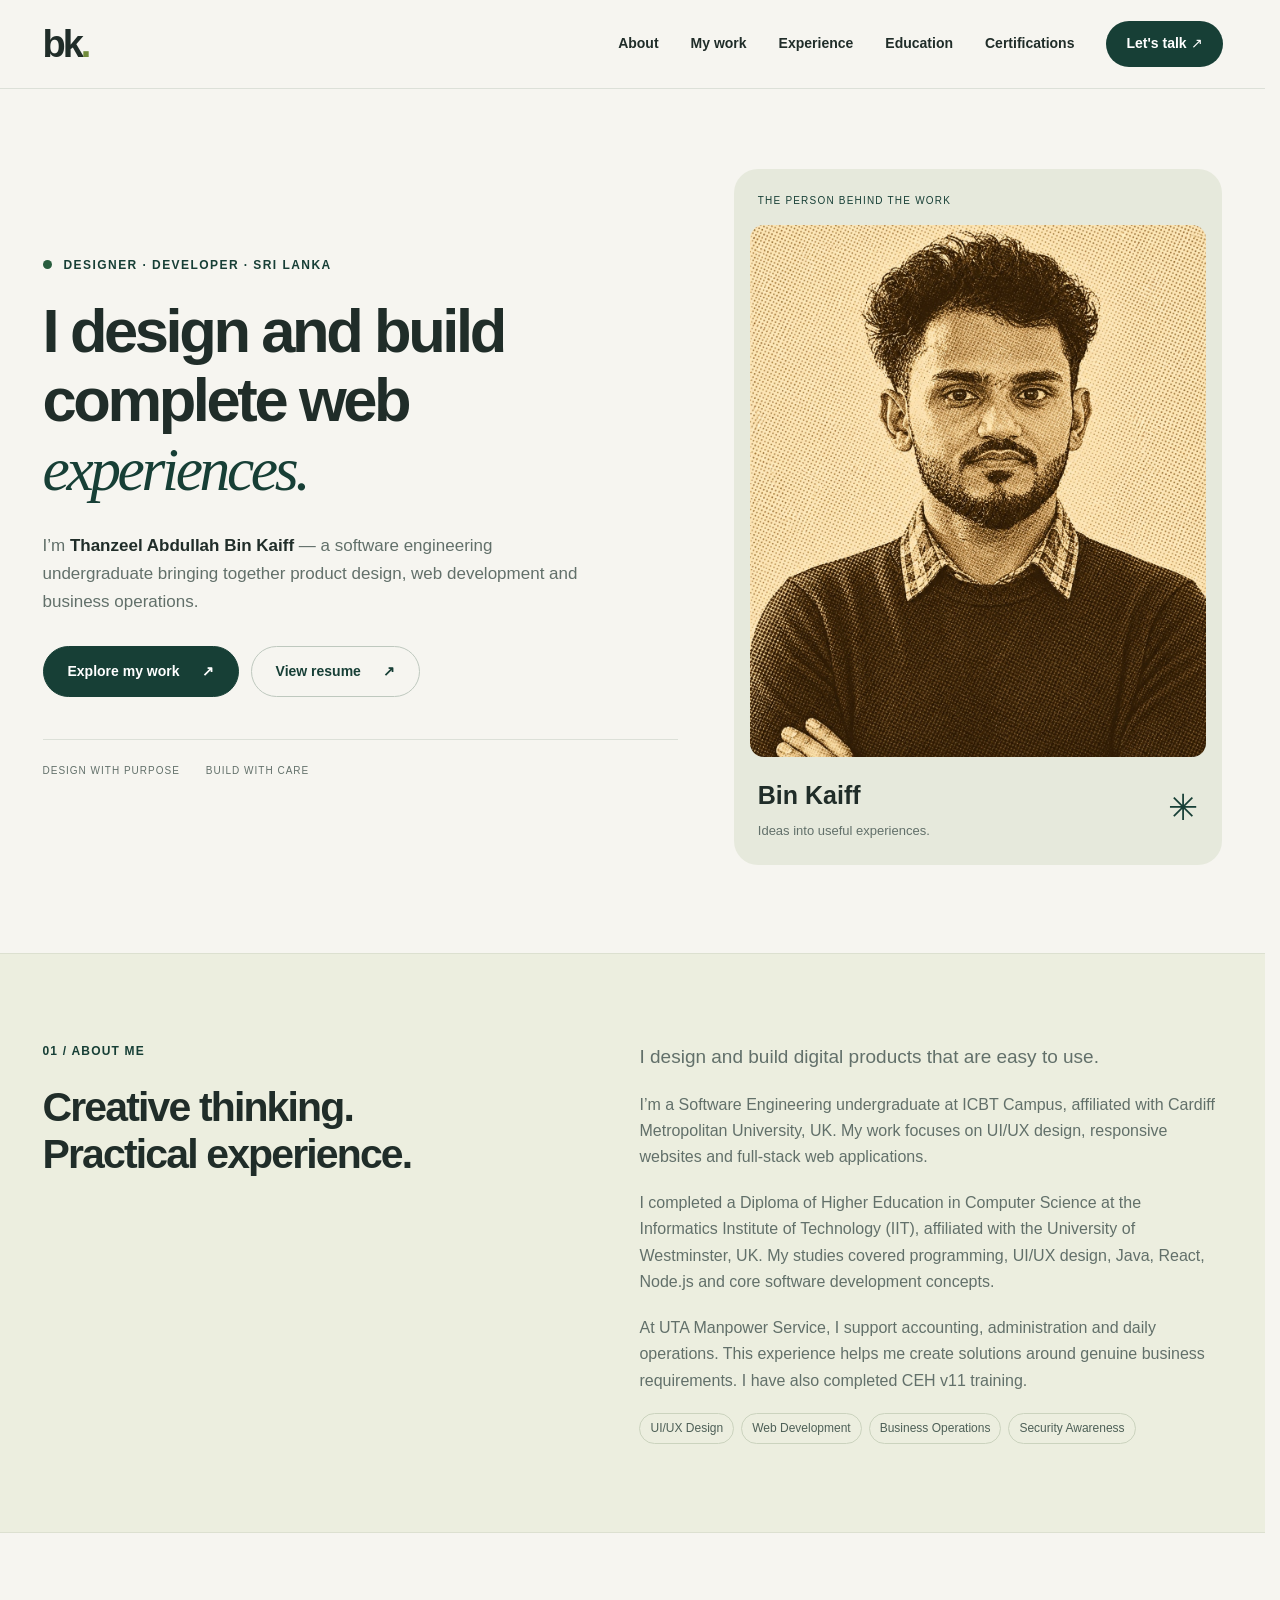
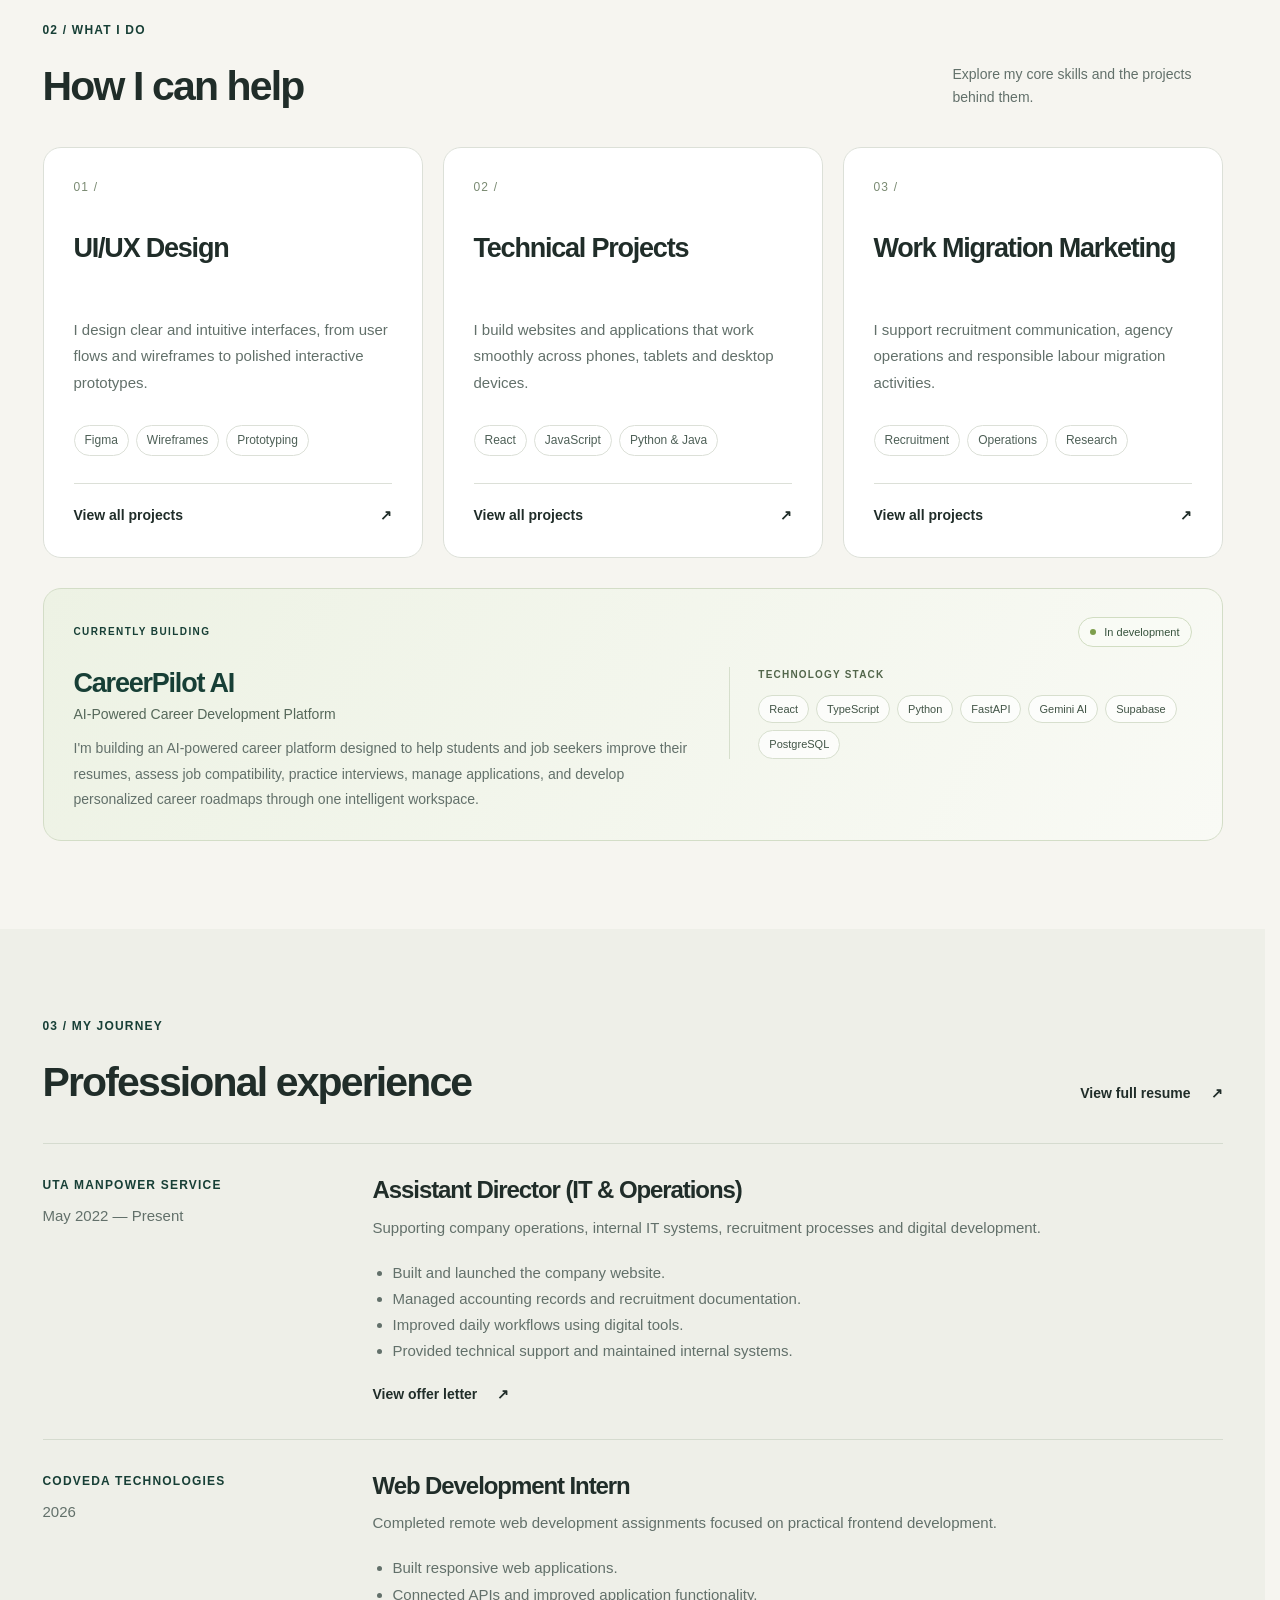
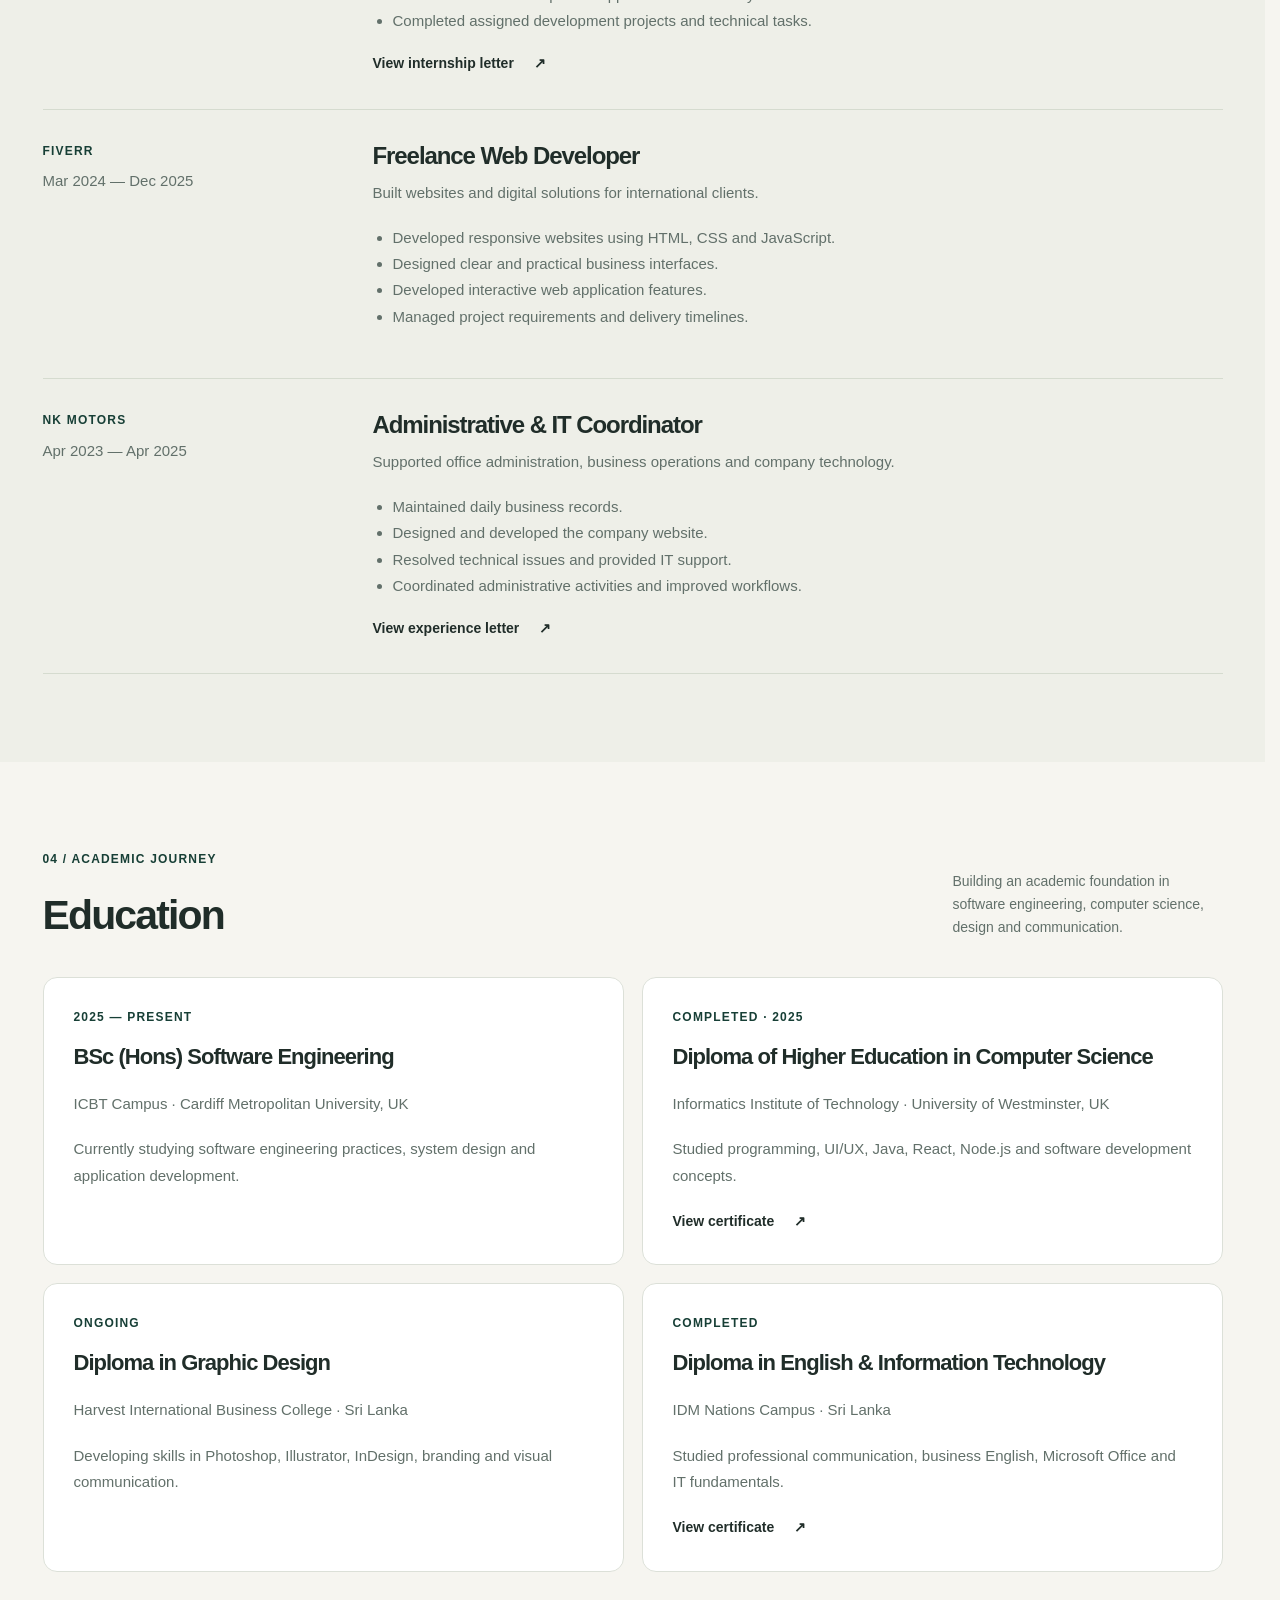
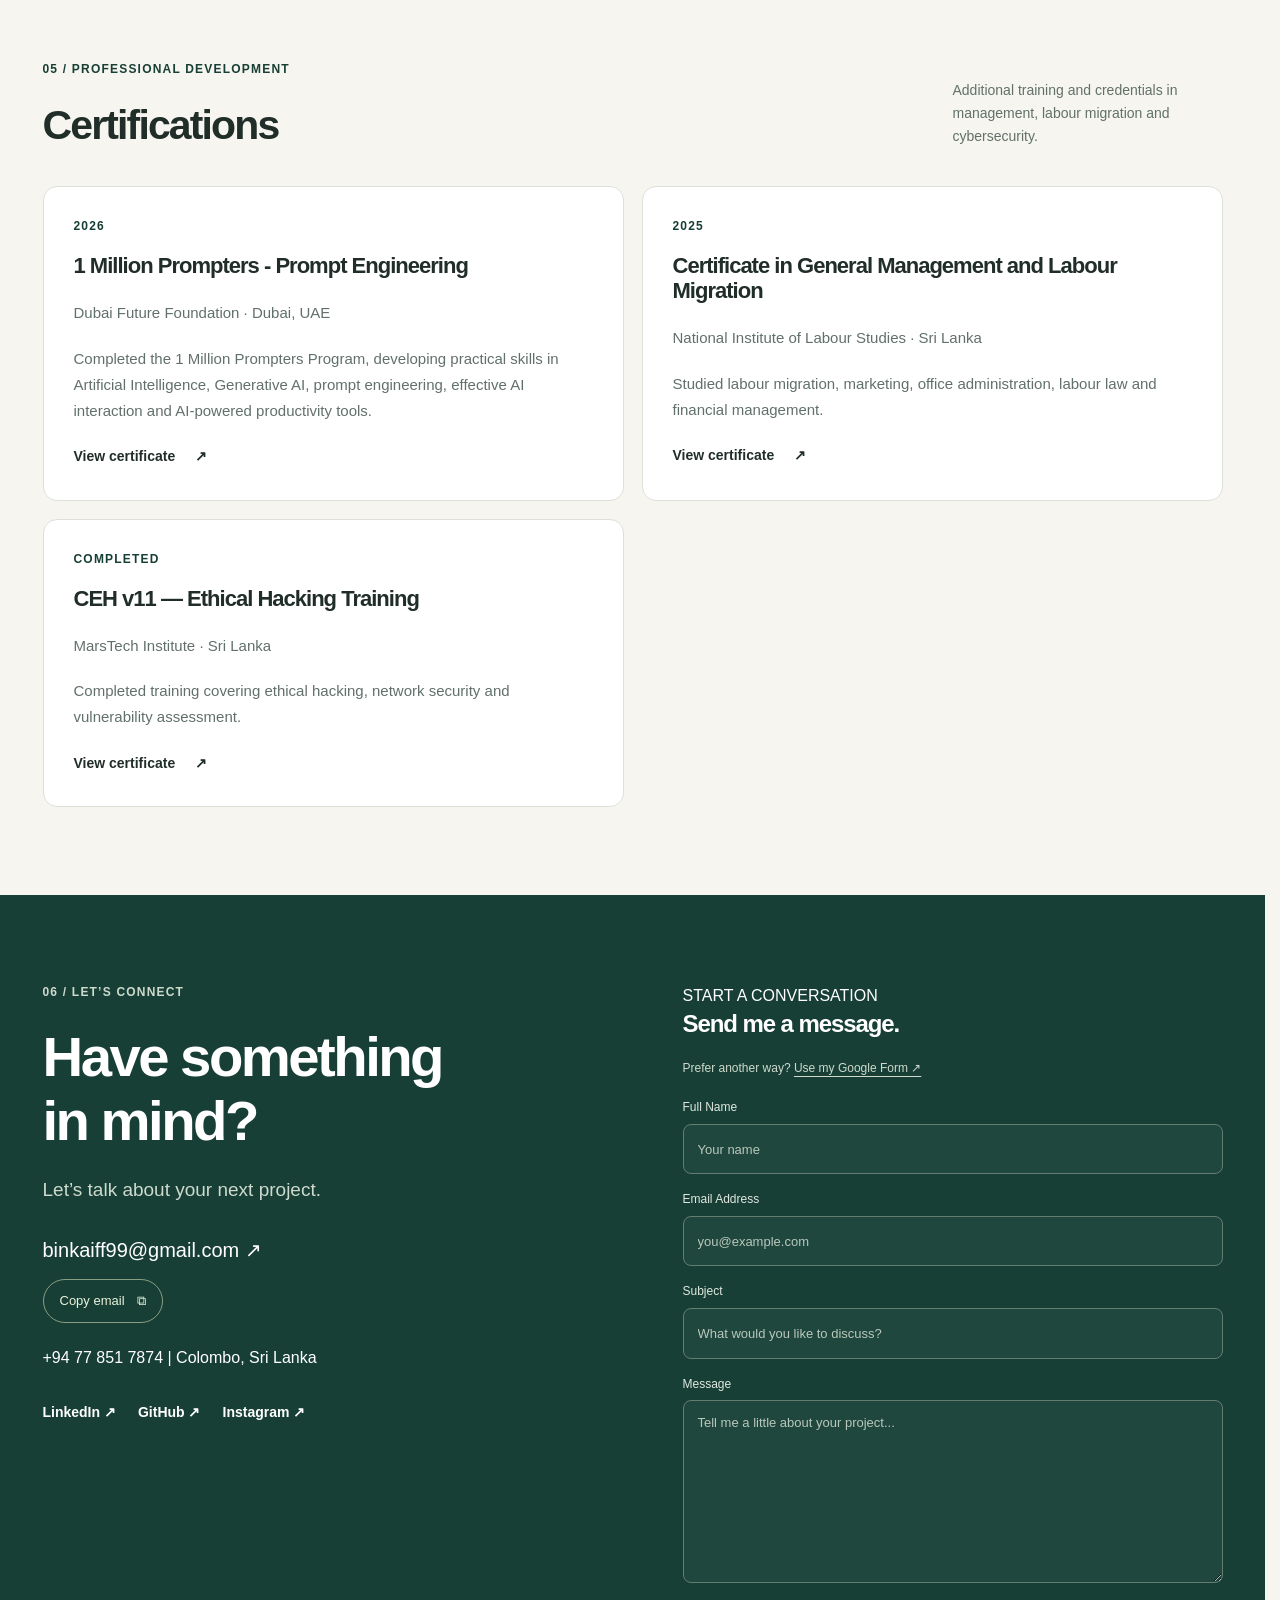
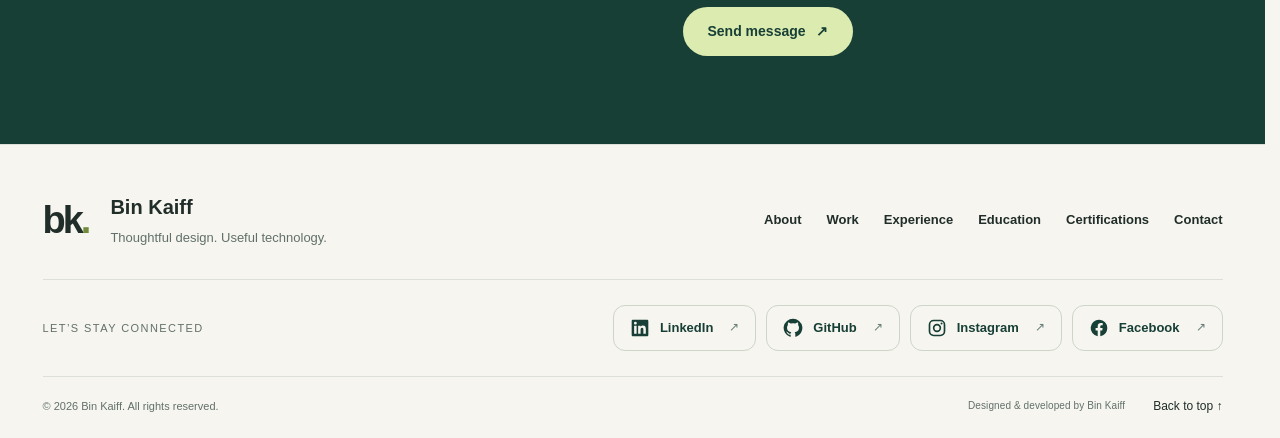
==== commit 190acccc: "Update portfolio" ====
--- a/index.html
+++ b/index.html
@@ -910,6 +910,36 @@
             </div>
 
             <div class="education-grid">
+
+                 <article class="education-card">
+
+                    <span class="eyebrow">
+                        2026
+                    </span>
+
+                    <h3>
+                        1 Million Prompters - Prompt Engineering
+                    </h3>
+
+                    <p class="education-place">
+                        Dubai Future Foundation · Dubai, UAE
+                    </p>
+
+                    <p>
+                        Completed the 1 Million Prompters Program,
+                        developing practical skills in Artificial
+                        Intelligence, Generative AI, prompt engineering,
+                        effective AI interaction and AI-powered
+                        productivity tools.
+                    </p>
+
+                    <a class="text-link" href="certificates/one.jpg" rel="noopener" data-restore-scroll="" id="document-return-3" data-document-viewer>
+                        View certificate
+                        <span aria-hidden="true">↗</span>
+                    </a>
+
+                </article>
+
                 <!-- NILS -->
                 <article class="education-card">
 
